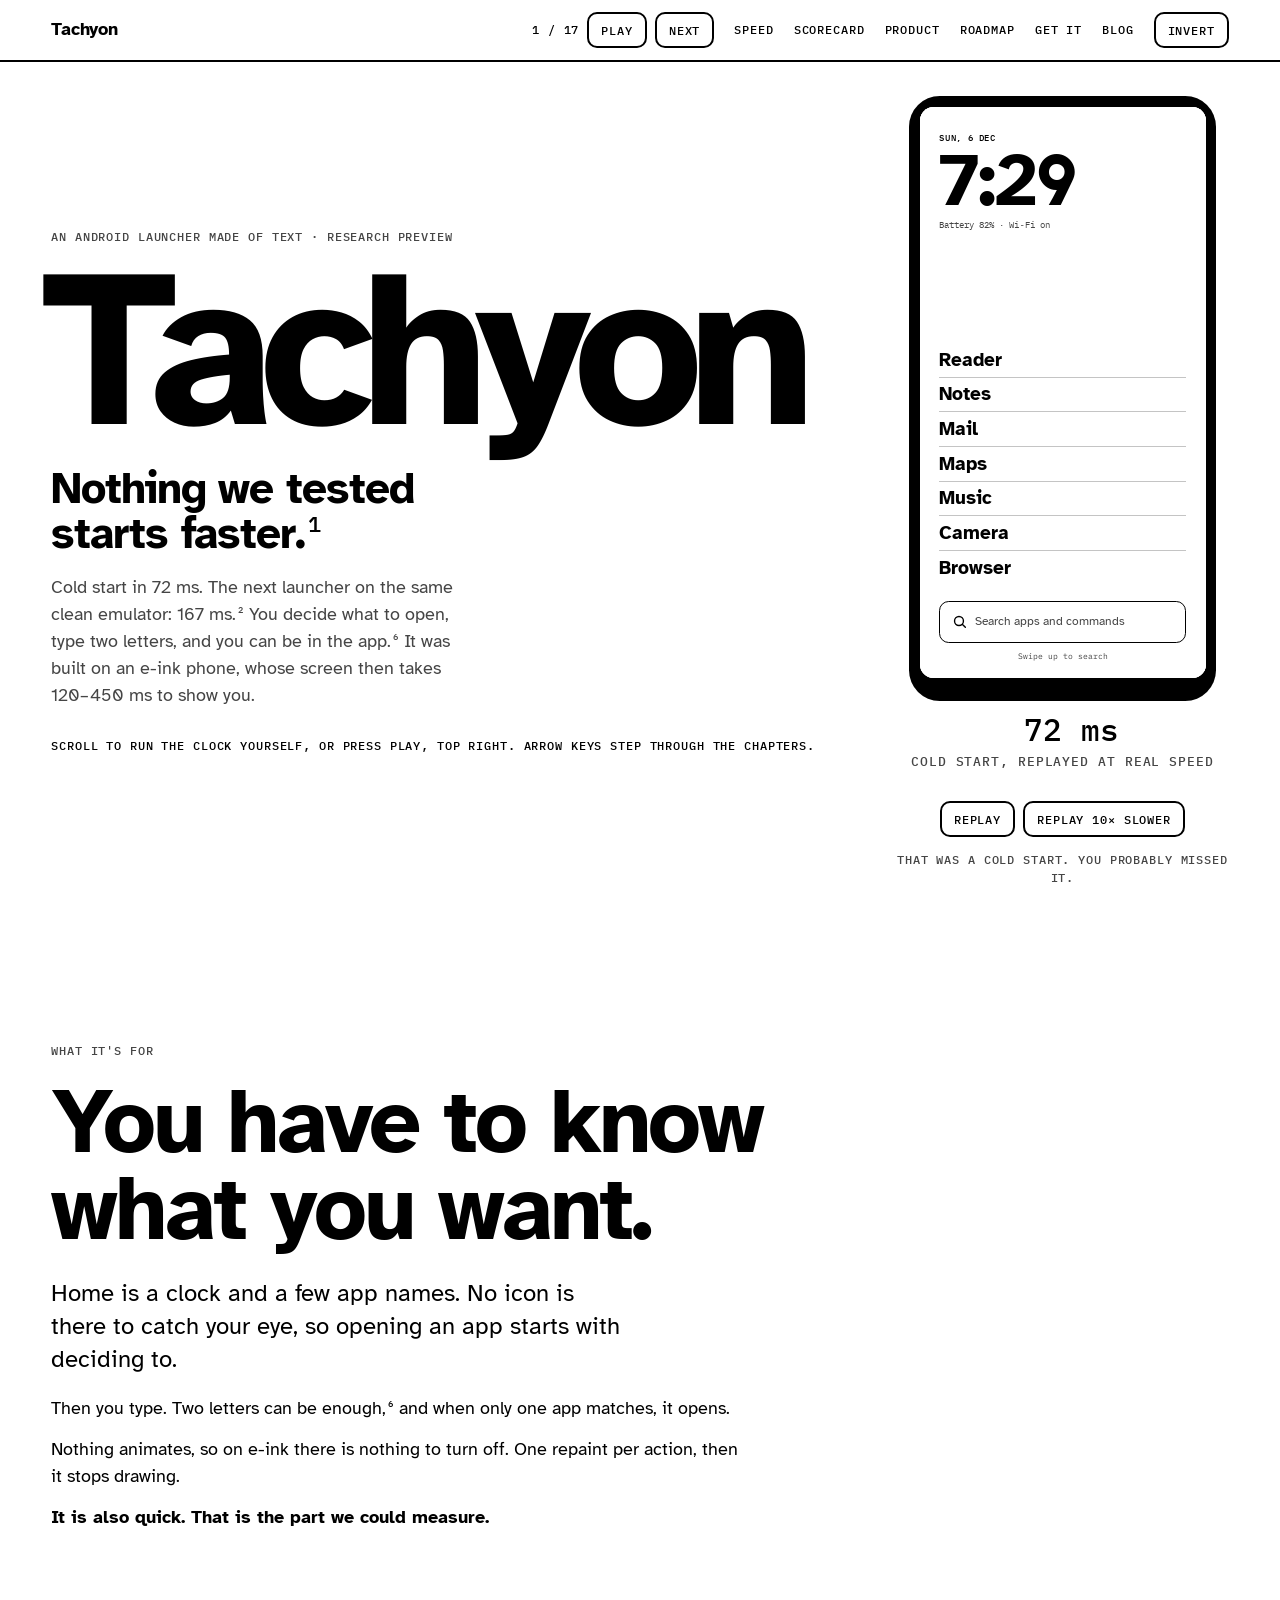
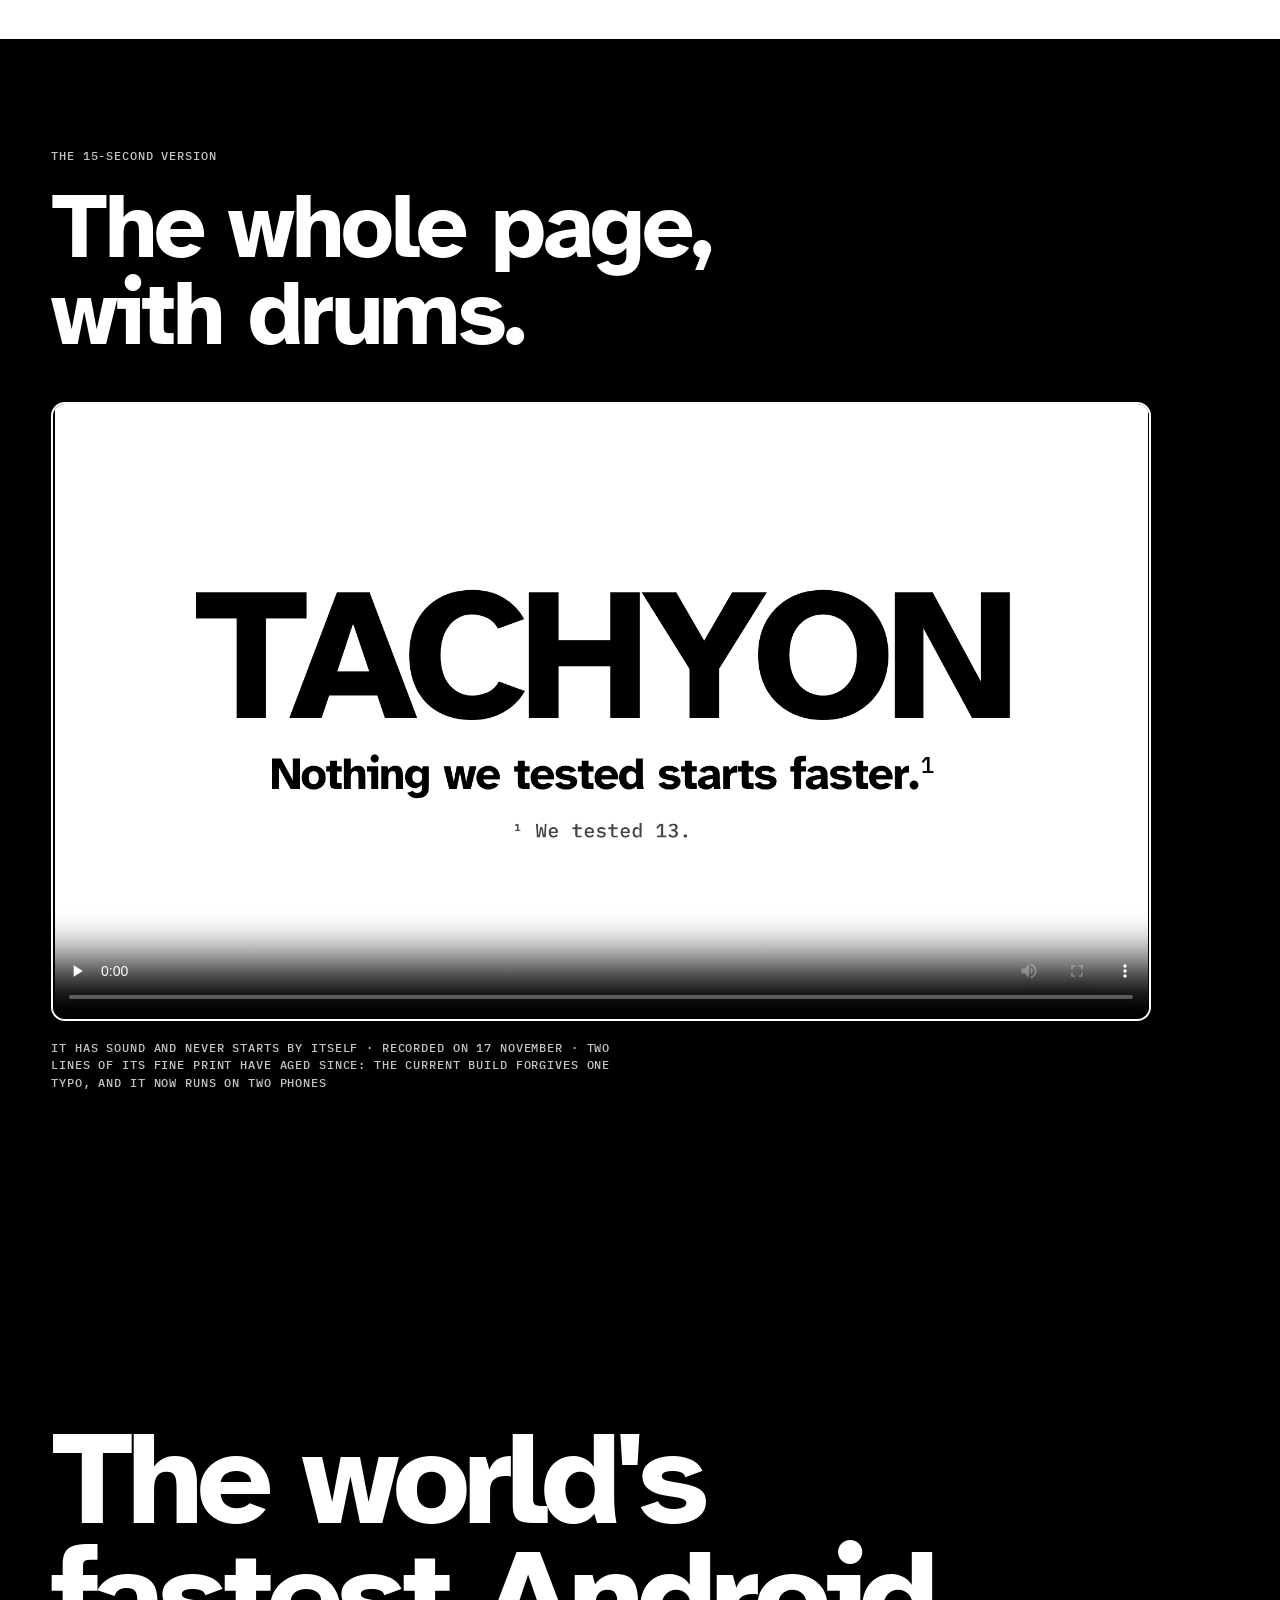
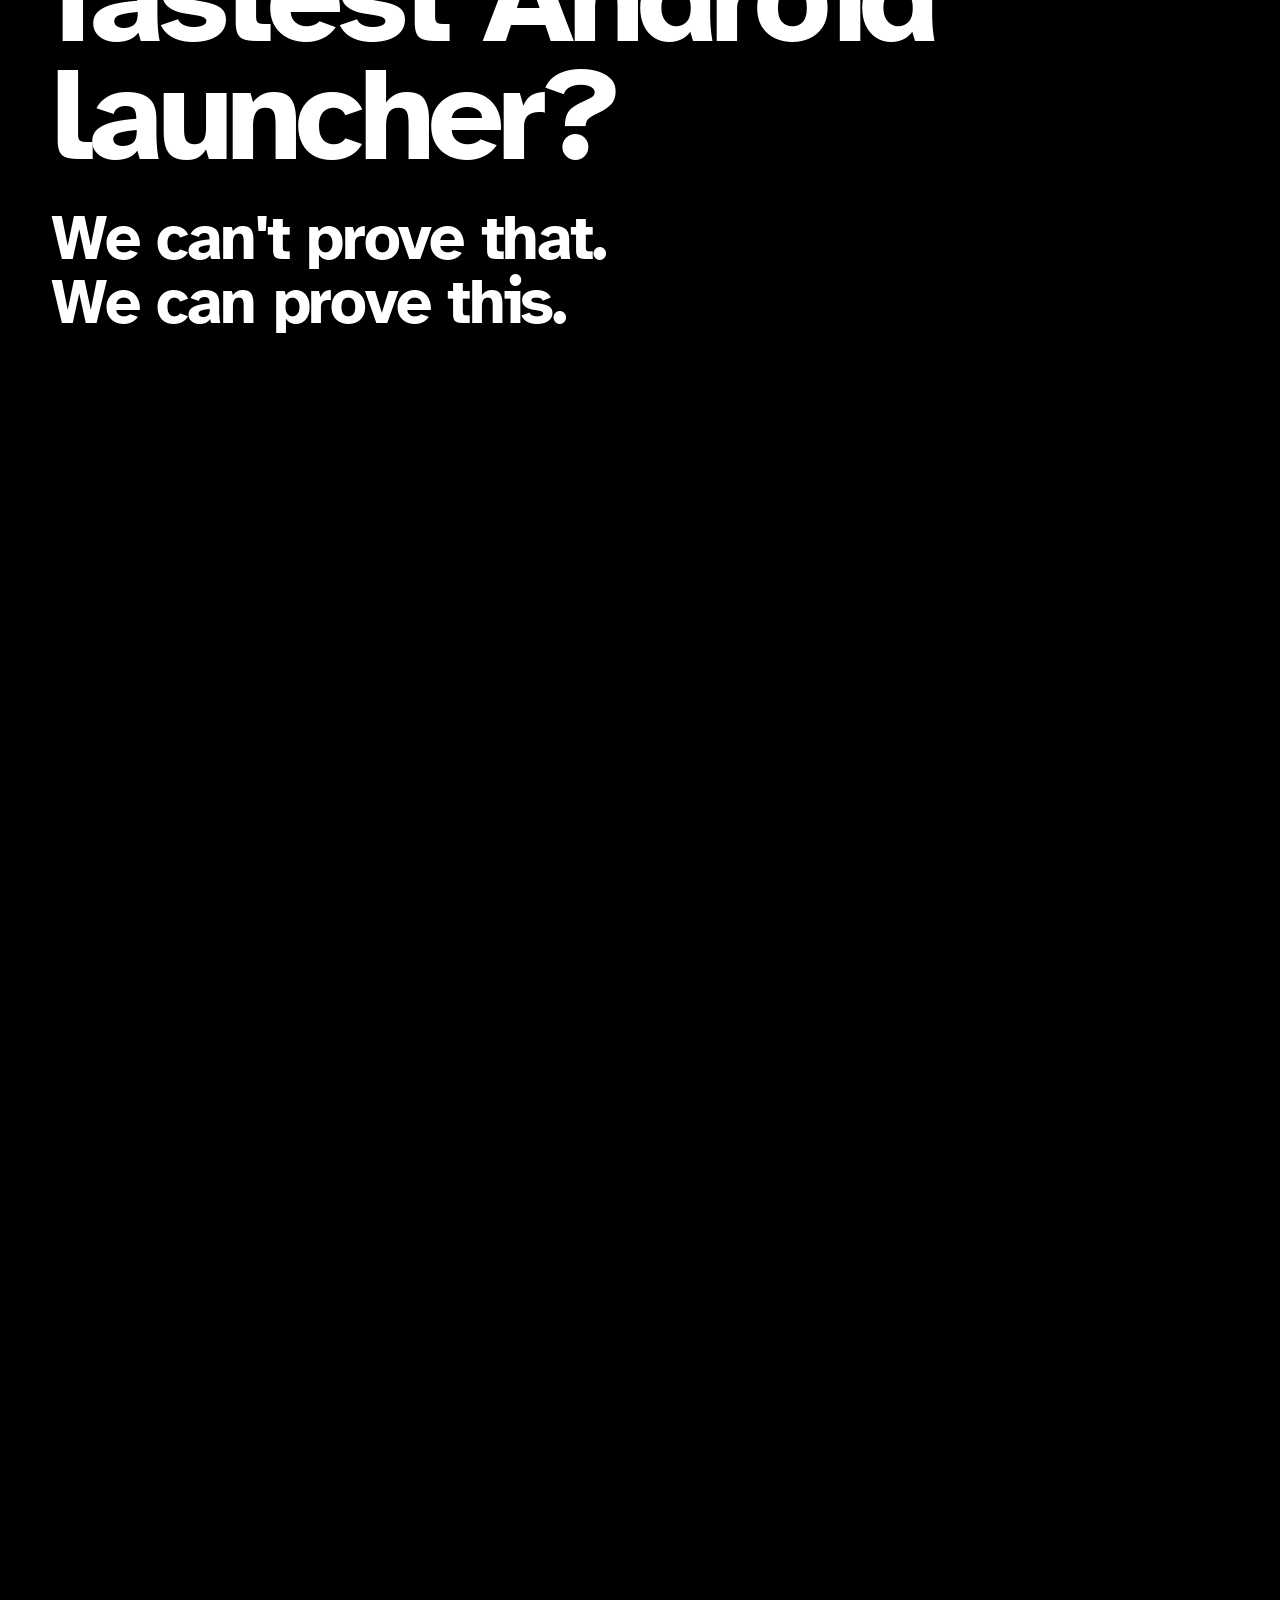
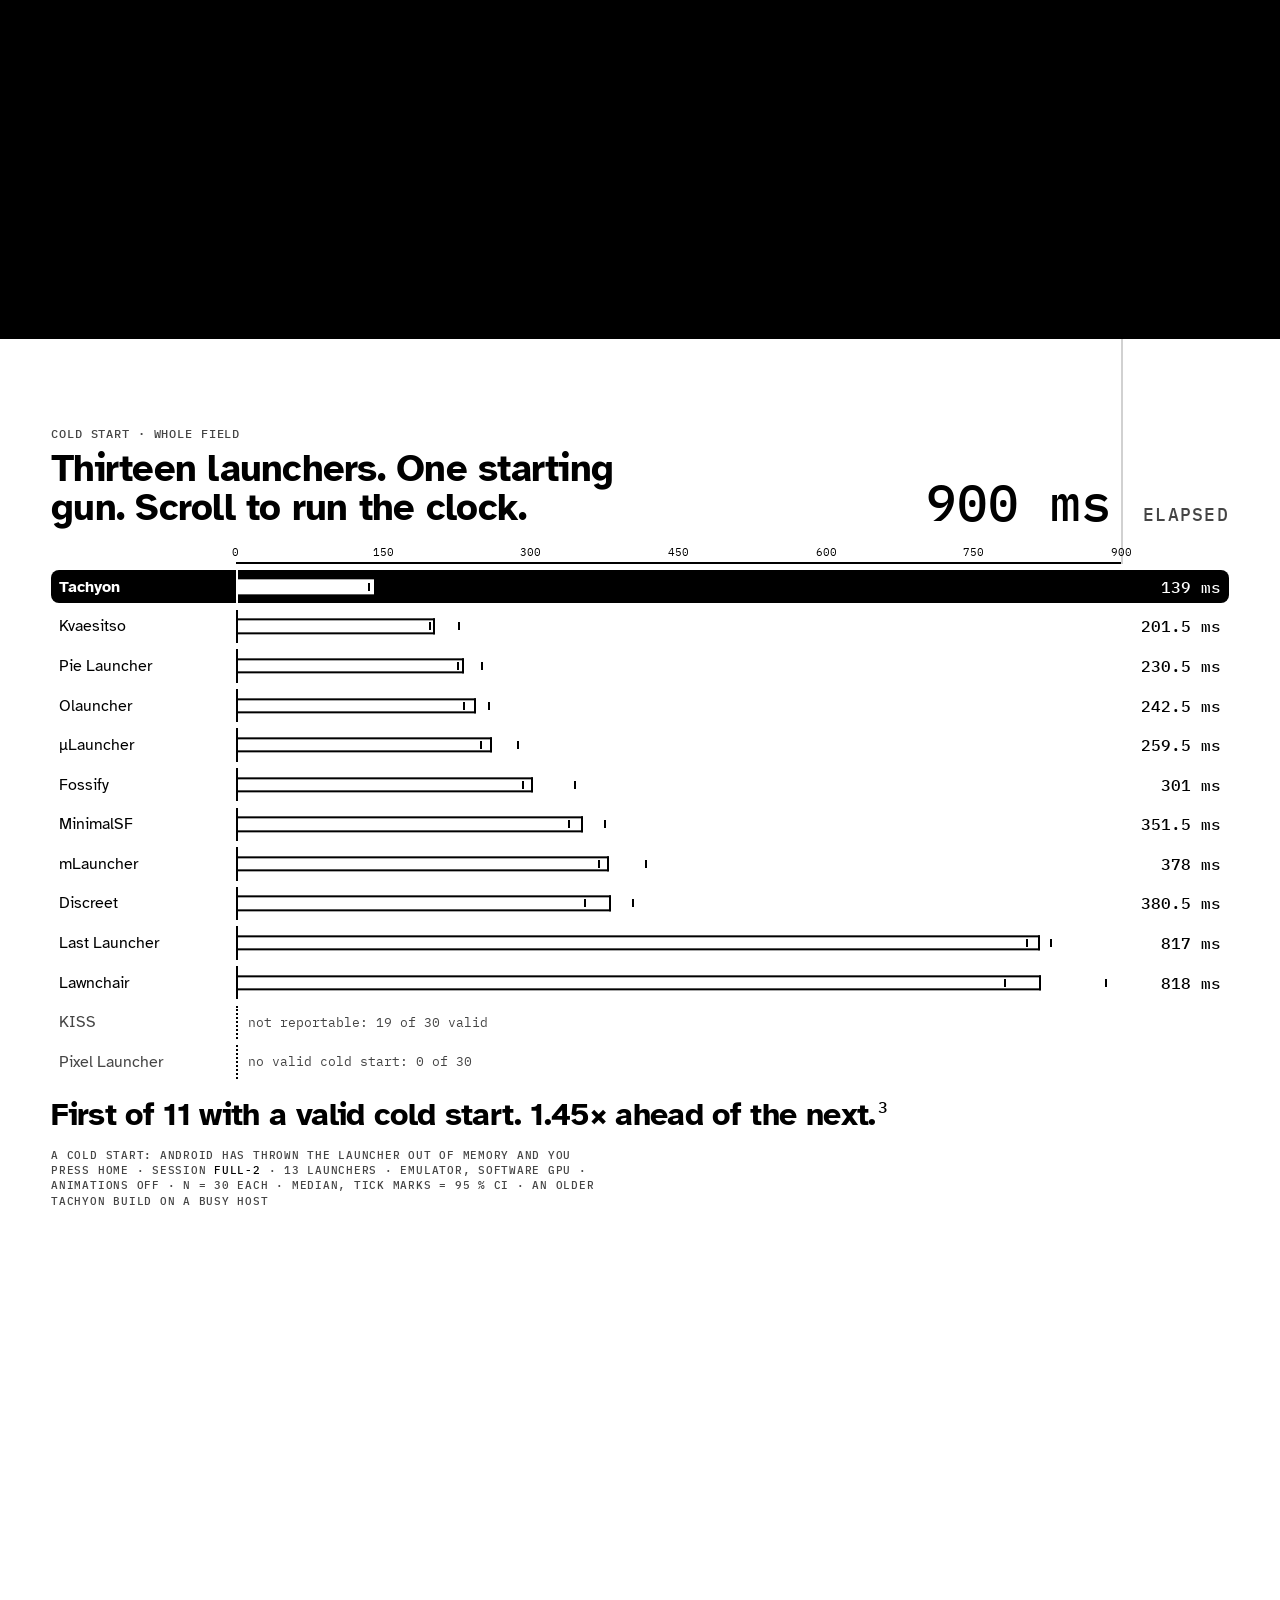
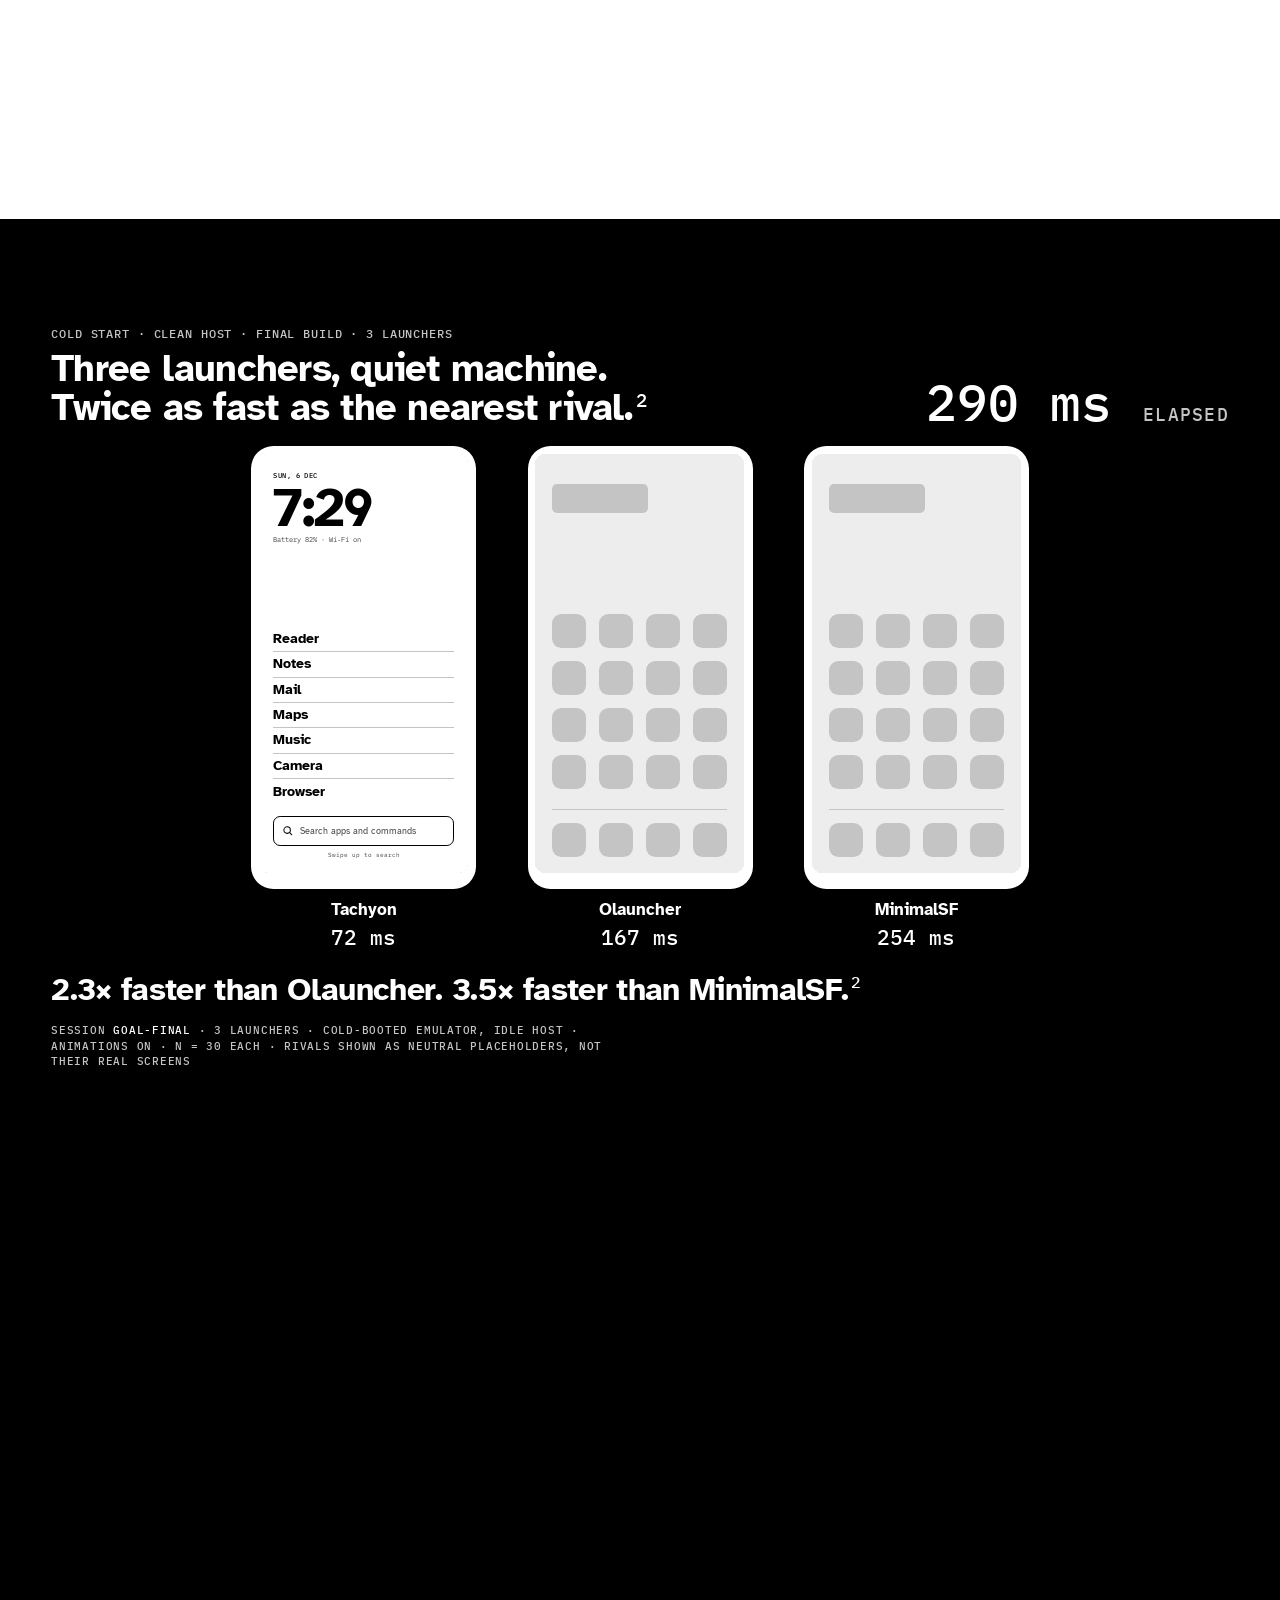
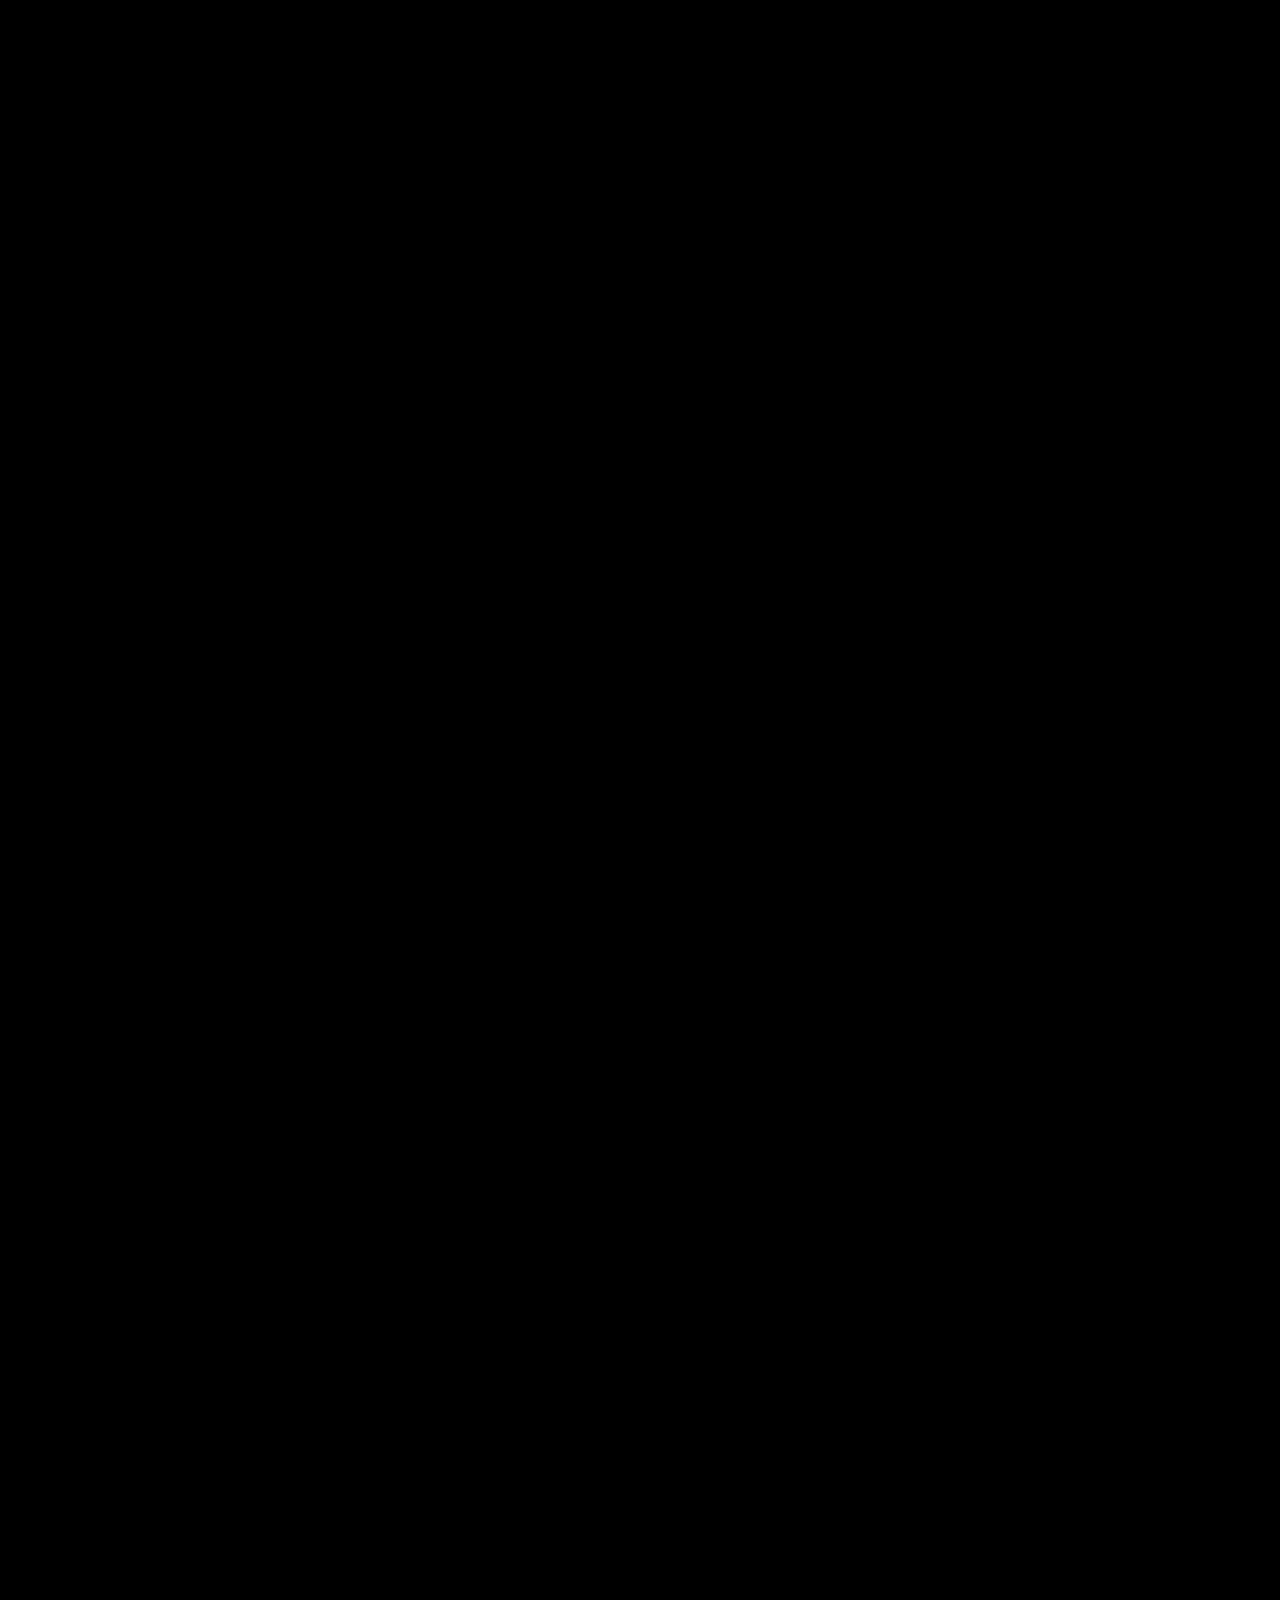
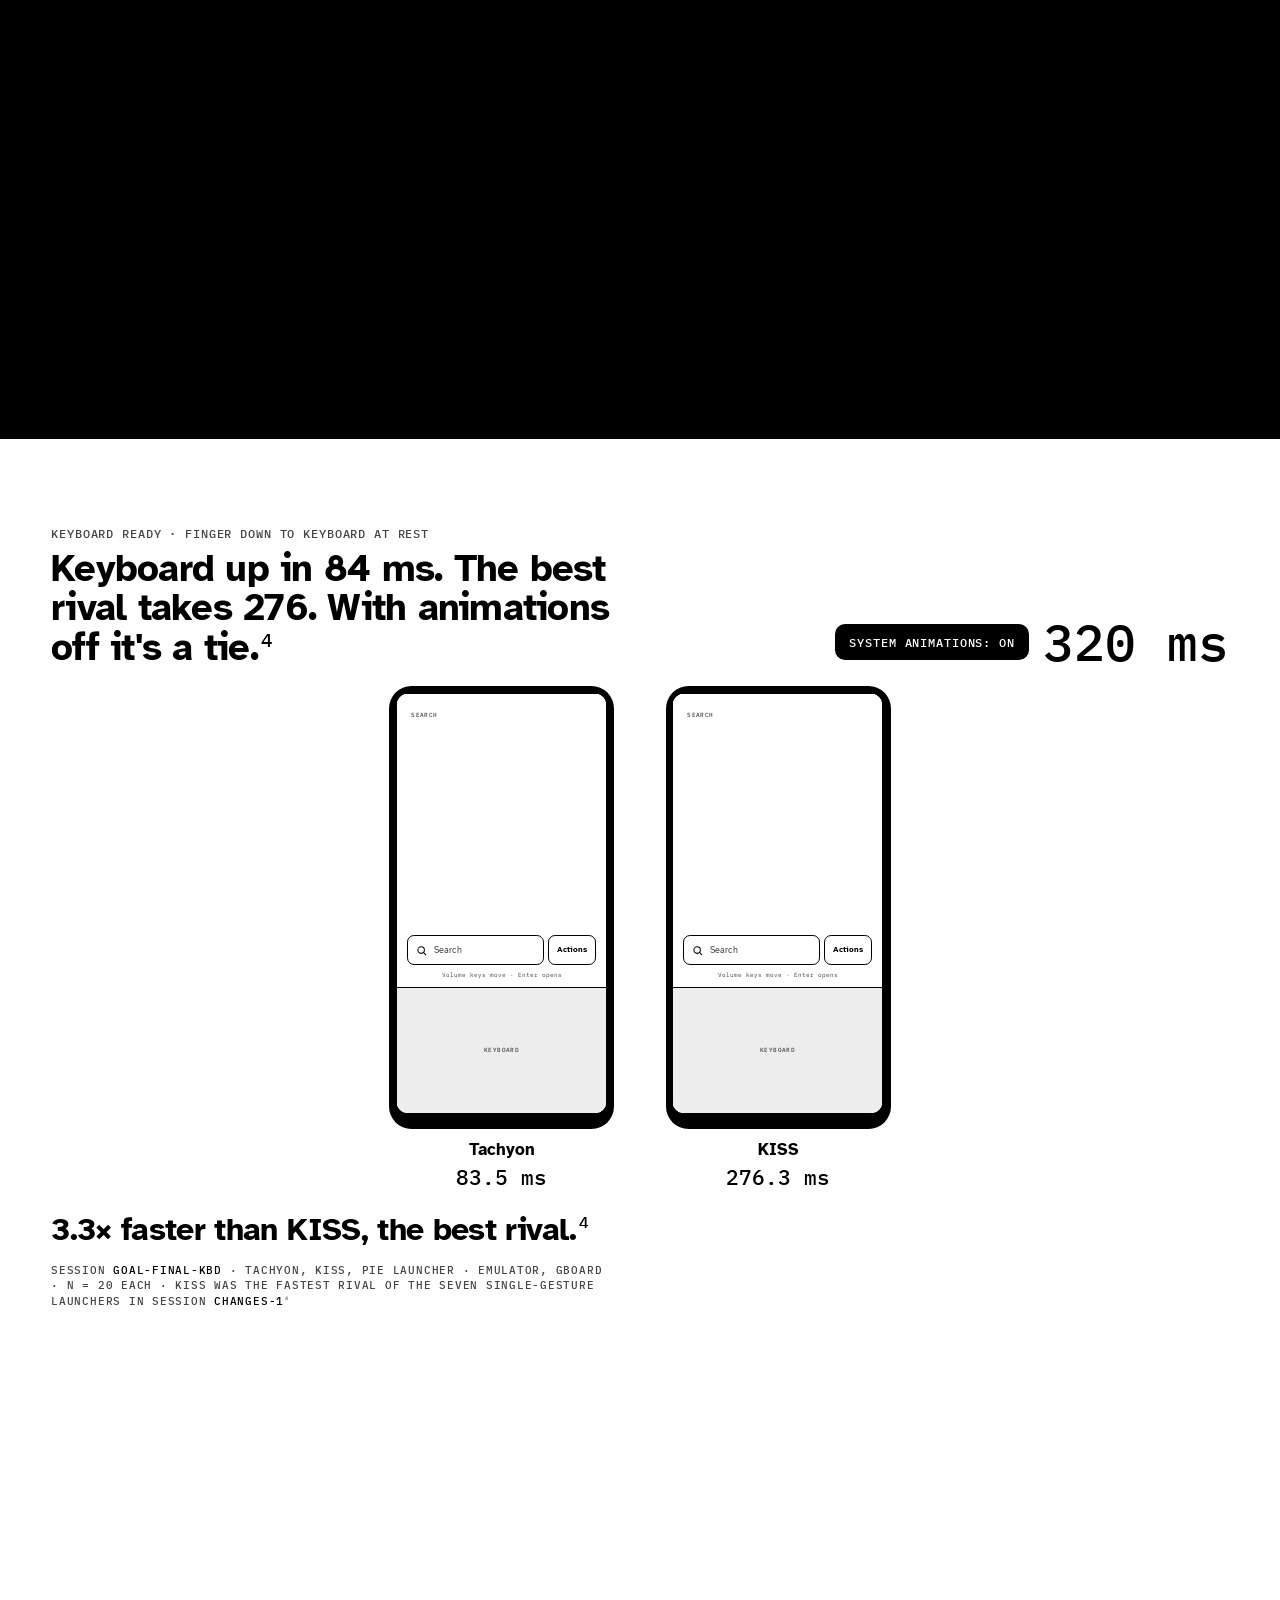
==== index.html @ 571a3ea9 "Publish the Tachyon site and research preview Co-Authored-By: Claude Fable 5.2 <noreply@anthropic.co" ====
<!doctype html>
<html lang="en">
<head>
<meta charset="utf-8">
<meta name="viewport" content="width=device-width,initial-scale=1">
<title>Tachyon: nothing we tested starts faster</title>
<meta name="description" content="Tachyon is a text-only Android launcher, out now as a research preview. Cold start in 72 ms on our benchmark emulator. Every number on this page comes with its conditions.">
<link rel="stylesheet" href="site.css">
<link rel="icon" href="data:image/svg+xml,%3Csvg xmlns='http://www.w3.org/2000/svg' viewBox='0 0 16 16'%3E%3Crect width='16' height='16' rx='3'/%3E%3Cpath d='M4 4h8v2H9v6H7V6H4z' fill='%23fff'/%3E%3C/svg%3E">
</head>
<body>
<a class="skip" href="#main">Skip to content</a>

<nav class="top" aria-label="Site">
  <a class="wm" href="#top">Tachyon</a>
  <div class="player" id="player" role="group" aria-label="Autoplay" hidden>
    <span class="mono" id="plLabel">1 / 13</span>
    <button class="btn sm" id="plPlay" type="button" aria-pressed="false">Play</button>
    <button class="btn sm" id="plNext" type="button">Next</button>
    <i id="plBar" aria-hidden="true"></i>
  </div>
  <a class="mono hide-s" href="#speed">Speed</a>
  <a class="mono hide-s" href="#score">Scorecard</a>
  <a class="mono hide-s" href="#product">Product</a>
  <a class="mono hide-s" href="#roadmap">Roadmap</a>
  <a class="mono hide-s" href="#get">Get it</a>
  <a class="mono" href="blog.html">Blog</a>
  <button class="btn sm" id="invert" type="button" aria-pressed="false">Invert</button>
</nav>

<main id="main">

<!-- 1. HERO -->
<header class="hero" id="top">
  <div>
    <p class="mono">An Android launcher made of text · research preview</p>
    <h1>Tachyon</h1>
    <p class="lede">Nothing we tested starts faster.<sup><a href="#fn1" id="r1">1</a></sup></p>
    <p class="sub">Cold start in 72 ms. The next launcher on the same clean emulator: 167 ms.<sup><a href="#fn2">2</a></sup> You decide what to open, type two letters, and you can be in the app.<sup><a href="#fn6">6</a></sup> It was built on an e-ink phone, whose screen then takes 120–450 ms to show you.</p>
    <p class="mono cue">Scroll to run the clock yourself, or press Play, top right. Arrow keys step through the chapters.</p>
  </div>
  <div class="hero-demo">
    <div class="device"><div class="phone" id="heroPhone"><div class="layer" data-l="blank"></div></div></div>
    <p class="clock" aria-hidden="true"><span id="heroMs">0</span> ms<small id="heroNote">cold start, replayed at real speed</small></p>
    <p class="vh">Cold start: 72 milliseconds, median of 30 runs on an emulator.</p>
    <div class="rowbtn">
      <button class="btn sm" type="button" data-replay="1">Replay</button>
      <button class="btn sm" type="button" data-replay="10">Replay 10× slower</button>
    </div>
    <p class="mono">That was a cold start. You probably missed it.</p>
  </div>
</header>

<!-- 1b. WHAT IT'S FOR -->
<section id="for">
  <div class="wrap">
    <p class="mono kicker">What it's for</p>
    <h2 class="h2">You have to know what you want.</h2>
    <p class="lede">Home is a clock and a few app names. No icon is there to catch your eye, so opening an app starts with deciding to.</p>
    <p class="body">Then you type. Two letters can be enough,<sup><a href="#fn6">6</a></sup> and when only one app matches, it opens.</p>
    <p class="body">Nothing animates, so on e-ink there is nothing to turn off. One repaint per action, then it stops drawing.</p>
    <p class="body"><b>It is also quick. That is the part we could measure.</b></p>
  </div>
</section>

<!-- 1c. THE VIDEO -->
<section class="inv-sec" id="video">
  <div class="wrap">
    <p class="mono kicker">The 15-second version</p>
    <h2 class="h2">The whole page, with drums.</h2>
    <video class="vid" controls playsinline preload="none" poster="video/tachyon-poster.png" width="1920" height="1080">
      <source src="video/tachyon-launch.mp4" type="video/mp4">
      <a href="video/tachyon-launch.mp4">Download the video (MP4, 2 MB)</a>
    </video>
    <p class="mono meta">It has sound and never starts by itself · recorded on 17 November · two lines of its fine print have aged since: the current build forgives one typo, and it now runs on two phones</p>
  </div>
</section>

<!-- 2. THE QUESTION -->
<section class="pin q" data-stage="question" style="--len:260">
  <div class="sticky">
    <p class="line"><span>The</span> <span>world's</span> <span>fastest</span> <span>Android</span> <span>launcher?</span></p>
    <p class="ans" hidden>We can't prove that.<br>We can prove this.</p>
  </div>
</section>

<!-- 3a. THE RACE, WHOLE FIELD -->
<section class="pin" id="speed" data-stage="race" style="--len:520">
  <div class="sticky">
    <div class="stagehead">
      <div>
        <p class="mono kicker">Cold start · whole field</p>
        <h2 class="h3">Thirteen launchers. One starting gun. Scroll to run the clock.</h2>
      </div>
      <p class="tclock" aria-hidden="true"><span id="raceT">0</span> ms <small>elapsed</small></p>
    </div>
    <div class="ruler" aria-hidden="true"><span></span><div class="tk" id="raceRuler"></div><span></span></div>
    <div class="lanes" id="raceLanes" role="img" aria-label="Cold start medians, animations off: Tachyon 139 ms, Kvaesitso 201.5, Pie Launcher 230.5, Olauncher 242.5, µLauncher 259.5, Fossify 301, MinimalSF 351.5, mLauncher 378, Discreet 380.5, Last Launcher 817, Lawnchair 818. KISS and Pixel Launcher have no valid cold start in this session."></div>
    <p class="verdict" id="raceV" hidden>First of 11 with a valid cold start. 1.45× ahead of the next.<sup><a href="#fn3">3</a></sup></p>
    <p class="mono meta">A cold start: Android has thrown the launcher out of memory and you press Home · Session <b>full-2</b> · 13 launchers · emulator, software GPU · animations off · n = 30 each · median, tick marks = 95 % CI · an older Tachyon build on a busy host</p>
  </div>
</section>

<!-- 3b. THE RACE, CLEAN HOST -->
<section class="pin inv-sec" data-stage="duel" style="--len:380">
  <div class="sticky">
    <div class="stagehead">
      <div>
        <p class="mono kicker">Cold start · clean host · final build · 3 launchers</p>
        <h2 class="h3">Three launchers, quiet machine. Twice as fast as the nearest rival.<sup><a href="#fn2">2</a></sup></h2>
      </div>
      <p class="tclock" aria-hidden="true"><span id="duelT">0</span> ms <small>elapsed</small></p>
    </div>
    <div class="devs" id="duelDevs"></div>
    <p class="verdict" id="duelV" hidden>2.3× faster than Olauncher. 3.5× faster than MinimalSF.<sup><a href="#fn2">2</a></sup></p>
    <p class="mono meta">Session <b>goal-final</b> · 3 launchers · cold-booted emulator, idle host · animations on · n = 30 each · rivals shown as neutral placeholders, not their real screens</p>
  </div>
</section>

<!-- 4. KEYBOARD -->
<section class="pin" data-stage="kbd" style="--len:380">
  <div class="sticky">
    <div class="stagehead">
      <div>
        <p class="mono kicker">Keyboard ready · finger down to keyboard at rest</p>
        <h2 class="h3">Keyboard up in 84 ms. The best rival takes 276. With animations off it's a tie.<sup><a href="#fn4">4</a></sup></h2>
      </div>
      <div style="display:flex;gap:14px;align-items:center;flex-wrap:wrap">
        <button class="btn sm" id="kbdToggle" type="button" aria-pressed="true">System animations: on</button>
        <p class="tclock" aria-hidden="true"><span id="kbdT">0</span> ms</p>
      </div>
    </div>
    <div class="devs" id="kbdDevs"></div>
    <p class="verdict" id="kbdV" hidden></p>
    <p class="mono meta">Session <b>goal-final-kbd</b> · Tachyon, KISS, Pie Launcher · emulator, Gboard · n = 20 each · KISS was the fastest rival of the seven single-gesture launchers in session <b>changes-1</b><sup><a href="#fn4">4</a></sup></p>
  </div>
</section>

<!-- 5. MEMORY -->
<section class="pin inv-sec" data-stage="mem" style="--len:420">
  <div class="sticky">
    <div class="stagehead">
      <div>
        <p class="mono kicker">Idle memory · one square = 1 MB</p>
        <h2 class="h3">14 MB at rest. The next-lightest launcher uses 2.4× more.<sup><a href="#fn5">5</a></sup></h2>
      </div>
    </div>
    <div class="mem" id="memGrid" role="img" aria-label="Idle memory in megabytes: Tachyon 14.3, Pie Launcher 35.0, Olauncher 35.8, MinimalSF 38.4, mLauncher 40.9, Discreet 43.2, µLauncher 45.0, KISS 45.0, Pixel Launcher 54.2, Last Launcher 76.8, Lawnchair 78.6, Kvaesitso 96.7, Fossify 151.6."></div>
    <p class="mono meta">Session <b>full-2</b> · 13 launchers · PSS after 300 s idle on Home · n = 3 each, so read it as a size class, not a decimal<sup><a href="#fn5">5</a></sup></p>
  </div>
</section>

<!-- 6. SEARCH -->
<section id="search">
  <div class="wrap two">
    <div>
      <p class="mono kicker">Search</p>
      <h2 class="h2">Two letters. Three steps. No Enter.<sup><a href="#fn6">6</a></sup></h2>
      <p class="lede">There is no app drawer. Search is the drawer. Type part of a name, or its initials, and the best match sits right above your thumb.</p>
      <ul class="facts">
        <li><b>Type <code>vk</code>, get Viking Kettle.</b> Tachyon was the only launcher of 13 that launched from an acronym without Enter: 3 steps. KISS and Pie Launcher needed 4. Nine never launched it. One opened the wrong app.<sup><a href="#fn6">6</a></sup></li>
        <li><b>Zero wrong launches in six test queries.</b> Three rivals opened something you did not ask for at least once.<sup><a href="#fn6">6</a></sup></li>
        <li><b>It forgives one typo now, and only offers.</b> In the benchmark <code>mqrlin</code> found nothing, and Pie Launcher found Marlin Ferry. Credit where due. The preview build now offers a title one typing mistake away and waits for Enter; it never opens a near miss by itself. The scorecard keeps the loss until that is measured again.</li>
      </ul>
      <p class="mono meta">The demo phone runs in your browser over the benchmark's 158 made-up app names. It imitates the ranking; it is not the app's engine. Try <b>vk</b>, <b>zeni</b>, <b>orre</b>.</p>
    </div>
    <div>
      <div class="device"><div class="phone" id="demoPhone"></div></div>
      <div class="steps" aria-live="polite"><span class="chip" id="demoSteps">0 steps</span><span class="chip" id="demoState">type something</span></div>
    </div>
  </div>
</section>

<!-- 7. SCORECARD -->
<section class="inv-sec" id="score">
  <div class="wrap">
    <p class="mono kicker">The scorecard</p>
    <h2 class="h2">Where it wins. Where it ties. Where it loses.</h2>
    <p class="lede">All of it, because a speed claim you can't check is just a mood.</p>
    <div class="tscroll">
    <table class="score">
      <thead><tr><th scope="col">Metric</th><th scope="col">Tachyon</th><th scope="col">Best rival</th><th scope="col">Result</th><th scope="col">Measured how</th></tr></thead>
      <tbody>
        <tr class="win reveal"><td>Cold start, whole field</td><td class="num">139 ms</td><td class="num">Kvaesitso 201.5 ms</td><td class="st">Win · 1.45×</td><td>full-2, 11 valid of 13, 0x, n=30<small>older build, busy host</small></td></tr>
        <tr class="win reveal"><td>Cold start, clean host</td><td class="num">72 ms</td><td class="num">Olauncher 167 ms</td><td class="st">Win · 2.3×</td><td>goal-final, 3 launchers, 1x, n=30</td></tr>
        <tr class="win reveal"><td>Keyboard ready, animations on</td><td class="num">83.5 ms</td><td class="num">KISS 276.3 ms</td><td class="st">Win · 3.3×</td><td>goal-final-kbd, 3 launchers, 1x, n=20</td></tr>
        <tr class="win reveal"><td>Idle memory</td><td class="num">14.3 MB</td><td class="num">Pie 35.0 MB</td><td class="st">Win · 2.4×</td><td>full-2, 13 launchers, n=3</td></tr>
        <tr class="win reveal"><td>Wrong apps launched from search</td><td class="num">0</td><td class="num">3 rivals: wrong app 20 of 20 times on a query</td><td class="st">Win</td><td>full-2 + changes-1, 6 queries</td></tr>
        <tr class="reveal"><td>Keyboard ready, animations off</td><td class="num">79.3 ms</td><td class="num">KISS 77.2 ms</td><td class="st">Tie</td><td>goal-final-kbd, 0x, n=20</td></tr>
        <tr class="reveal"><td>HOME button, first frame</td><td class="num">19.6 ms</td><td class="num">Olauncher 20.4 ms</td><td class="st">Tie</td><td>goal-final, 1x, n=30<small>n=200 run: not separable within about ±3 ms</small></td></tr>
        <tr class="reveal"><td>HOME button, settled</td><td class="num">263.6 ms</td><td class="num">Olauncher 264.2 ms</td><td class="st">Tie</td><td>goal-final, 1x, n=30</td></tr>
        <tr class="reveal"><td>Warm start</td><td class="num">24 ms</td><td class="num">MinimalSF 22 ms</td><td class="st">Tie</td><td>goal-final, 1x, n=30</td></tr>
        <tr class="reveal"><td>Hot start</td><td class="num">17 ms</td><td class="num">Olauncher 15 ms</td><td class="st">Behind · 2 ms</td><td>goal-final, 1x, n=30<small>the 95 % interval of the difference excludes zero</small></td></tr>
        <tr class="reveal"><td>APK size</td><td class="num">399 KB</td><td class="num">Pie 337 KB</td><td class="st">Behind</td><td>file size of the preview build</td></tr>
        <tr class="reveal"><td>One-typo query</td><td class="num">not found</td><td class="num">Pie finds it</td><td class="st">Behind</td><td>changes-1, 20 of 20<small>the preview build offers near misses; not measured again</small></td></tr>
        <tr class="reveal"><td>On a real phone</td><td class="num">measuring</td><td class="num">–</td><td class="st">Unknown</td><td>the launcher keeps a perf log on the device</td></tr>
      </tbody>
    </table>
    </div>
    <p class="mono meta">0x / 1x = system animation scale off / on. Cold = the app was not in memory. Warm = its process was alive but the screen was rebuilt. Hot = it was already running. Medians. All on one Android 16 emulator (x86_64, 4 vCPU, software GPU). Tachyon was measured under its working name, Palma Launcher 0.1.0.</p>
  </div>
</section>

<!-- 8. WHY -->
<section id="why">
  <div class="wrap">
    <p class="mono kicker">Why it's fast</p>
    <h2 class="h2">0.7 ms of a hot start is ours. The rest is Android.</h2>
    <p class="lede">A hot start takes about 17 ms. Half of that is waiting for the display to tick. We traced where every millisecond goes, then stopped doing everything that wasn't needed. You will not feel 0.7 ms. We counted it anyway.</p>
    <div class="phase" role="img" aria-label="Where a hot start goes, in milliseconds: Tachyon's own code 0.7, waiting for the display tick 8.4, system window and buffer work about 7.4.">
      <i class="me" style="--f:.3"></i><i class="tick" style="--f:8.4"></i><i style="--f:1.3"></i><i style="--f:1.35"></i><i style="--f:1.96"></i><i class="me" style="--f:.4"></i><i style="--f:.47"></i><i style="--f:.74"></i><i style="--f:1.6"></i>
    </div>
    <div class="legend mono"><span class="me">Tachyon's code · 0.7 ms</span><span class="tick">Waiting for the display tick · 8.4 ms</span><span>Android: window, buffers, bookkeeping · about 7.4 ms</span></div>
    <div class="cards">
      <div class="card"><h3 class="h3">One View</h3><p>Every screen is drawn by a single custom View. No Compose, no AppCompat, no Material.</p></div>
      <div class="card"><h3 class="h3">Zero libraries in search</h3><p>The search core is plain Kotlin with no dependency besides the standard library.</p></div>
      <div class="card"><h3 class="h3">A CPU window</h3><p>Home is drawn straight into a buffer. No GPU context to set up before the first frame.</p></div>
      <div class="card"><h3 class="h3">One repaint</h3><p>A key, a selection move or HOME costs one frame. Launching an app costs none.</p></div>
      <div class="card"><h3 class="h3">Kept only if measured</h3><p>One change at a time, benchmarked, reverted if not faster. A 16-bit window and a retained frame both lost, so both went.</p></div>
      <div class="card"><h3 class="h3">120 budgets</h3><p>The build fails when any of 120 performance budgets is exceeded.</p></div>
    </div>
    <p class="mono meta">Phase medians of 20 traced HOME returns, session <b>home-tail-e0h</b>, emulator.</p>
  </div>
</section>

<!-- 9. FINE PRINT -->
<section class="inv-sec" id="fine">
  <div class="wrap">
    <p class="mono kicker">The fine print, in large print</p>
    <h2 class="h2">This is an emulator. Its GPU is software. That helps us.</h2>
    <p class="lede">Most of the cold-start lead comes from drawing on the CPU, on a machine where everyone else's GPU set-up is unusually slow. Here is the same Tachyon APK drawn three ways.</p>
    <div class="bars" data-chart="renderer" data-max="400" data-unit="ms" data-me="palma"></div>
    <p class="body">Give Tachyon a hardware window and it still starts 13.5 ms ahead of Olauncher. Make it draw everything through the software GPU and it is 215 ms behind. On a phone with a real GPU the gap will be smaller, by an amount this benchmark cannot tell.<sup><a href="#fn7">7</a></sup></p>
    <div class="slot">
      <p class="mono">Real device</p>
      <h3 class="h3" style="margin-top:6px">Measuring.</h3>
      <p class="body">Tachyon was built on and for a Boox Palma 2 Pro, an e-ink phone, and that is the only place it runs every day. Emulator milliseconds are not phone milliseconds: on e-ink the panel's own refresh, 120–450 ms, comes on top of everything. It now keeps a performance log on the device. When there are enough rows, the numbers land here: Tachyon only, daily use, never mixed into an emulator chart.</p>
      <p class="body">The first rows, from one day on the phone (17 November, animations off): a search query takes 0.5 ms (n = 15), a keystroke to its redraw 27.5 ms (n = 12), HOME to the next frame 49.5 ms (n = 5), process start to first draw 157 ms (n = 3). These are the launcher's own timings, before the panel refreshes. Far too few to call anything.</p>
    </div>
  </div>
</section>

<!-- 10. PRODUCT -->
<section class="pin film" id="product" data-stage="film" style="--len:440">
  <div class="sticky">
    <div class="stagehead">
      <div>
        <p class="mono kicker">The product</p>
        <h2 class="h3">Black on white, or white on black. Text only. Made for e-ink.</h2>
      </div>
    </div>
    <div class="strip" id="strip">
      <figure><div class="device"><div class="phone" data-screen="home"></div></div><figcaption><b>Home</b><span>A clock and your pins: apps, or one action inside an app. Nothing to look at, on purpose.</span></figcaption></figure>
      <figure><div class="device"><div class="phone" data-screen="search"></div></div><figcaption><b>Search</b><span>Apps, shortcuts, settings and commands. Best match at the bottom, by your thumb.</span></figcaption></figure>
      <figure><div class="device"><div class="phone" data-screen="calc"></div></div><figcaption><b>Calculator</b><span>Type the sum. Enter copies the answer.</span></figcaption></figure>
      <figure><div class="device"><div class="phone" data-screen="actions"></div></div><figcaption><b>Actions</b><span>Hold any result: shortcuts, pin to Home, hide, uninstall.</span></figcaption></figure>
      <figure><div class="device"><div class="phone" data-screen="commands"></div></div><figcaption><b>Commands</b><span>Type &gt; to control the device: front light, Wi‑Fi, screen refresh.</span></figcaption></figure>
      <figure><div class="device"><div class="phone" data-screen="modes"></div></div><figcaption><b>Modes</b><span>One tap changes pins, gestures and settings. Evening reading, for instance.</span></figcaption></figure>
      <figure><div class="device"><div class="phone" data-screen="dashboard"></div></div><figcaption><b>Dashboard</b><span>A countdown, three numbers, one thing to remember.</span></figcaption></figure>
      <figure><div class="device"><div class="phone" data-screen="lock"></div></div><figcaption><b>Lock screen</b><span>The dashboard, shown while the phone sleeps.</span></figcaption></figure>
    </div>
    <p class="mono meta" style="padding:0 var(--gut)">Screens are drawn in your browser from the app's design files, with sample content.</p>
  </div>
</section>

<section>
  <div class="wrap">
    <p class="mono kicker">In the wild, as imagined</p>
    <h2 class="h2">A phone that waits for you.</h2>
    <div class="life">
      <figure><img src="img/life-01.jpg" alt="An e-ink phone showing the Tachyon home screen on a café table next to a coffee cup" loading="lazy"><div class="device"><div class="phone" data-screen="home"></div></div><figcaption class="mono">Morning · image slot 01</figcaption></figure>
      <figure><img src="img/life-02.jpg" alt="A hand holding an e-ink phone on a tram, thumb on the Tachyon search bar" loading="lazy"><div class="device"><div class="phone" data-screen="search"></div></div><figcaption class="mono">Commute · image slot 02</figcaption></figure>
      <figure><img src="img/life-03.jpg" alt="An e-ink phone asleep on a bedside table showing the Tachyon lock-screen dashboard" loading="lazy"><div class="device"><div class="phone" data-screen="lock"></div></div><figcaption class="mono">Night · image slot 03</figcaption></figure>
    </div>
    <p class="mono meta">These three photos are generated. The screens in them are real; the café, the tram and the bedside table are not.</p>
  </div>
</section>

<!-- 10b. NEW IN THE PREVIEW -->
<section class="inv-sec" id="new">
  <div class="wrap">
    <p class="mono kicker">New in the research preview</p>
    <h2 class="h2">Someone else installed it.</h2>
    <p class="lede">The first person outside the project put it on a phone with a camera hole in the screen, and sent three requests the same morning. All three are in this build.</p>
    <div class="cards">
      <div class="card"><h3 class="h3">Dark theme</h3><p>White on true black, or follow the phone's setting. Type <code>&gt; theme</code>. The start-up screen changes with it, so nothing flashes white.</p></div>
      <div class="card"><h3 class="h3">Camera cutouts</h3><p>Text now starts below a notch or a punch-hole camera. The phone it was built on has neither, so nobody had noticed.</p></div>
      <div class="card"><h3 class="h3">Pin an action, not just an app</h3><p>"Firefox: New tab", one chat, one channel. Hold a search result and choose Pin to home. Android keeps a pinned shortcut alive after the app stops listing it.</p></div>
    </div>
    <p class="mono meta">Checked on the benchmark emulator with a simulated cutout, and in daily use on two phones. This build has not been through the full benchmark; the numbers above belong to the build before it.</p>
  </div>
</section>

<!-- 10c. ROADMAP -->
<section id="roadmap">
  <div class="wrap">
    <p class="mono kicker">Roadmap</p>
    <h2 class="h2">Open source, and a real release. Soon.</h2>
    <p class="lede">Two promises: the code will be open, and so will the benchmark that produced every number on this page. The rest is a plan, in the order we mean to do it.</p>
    <ol class="road">
      <li><p class="mono">Now</p><div><h3 class="h3">Research preview</h3><p>The build on this page. It works every day on two phones, and it still assumes it is on the author's.</p></div></li>
      <li><p class="mono">Next</p><div><h3 class="h3">Ready for a stranger's phone</h3><p>A first run that does not start with someone else's pinned apps. A permanent package name. Android versions older than 15. Numbers from real phones, next to the emulator's.</p></div></li>
      <li><p class="mono">Then</p><div><h3 class="h3">Open source and a public beta</h3><p>The launcher's code and the benchmark harness in public, with builds you can follow from the repository. App stores after that.</p></div></li>
      <li><p class="mono">After</p><div><h3 class="h3">A config you can hack</h3><p>Everything already lives in one JSON file: pins, gestures, keywords, modes and your own actions. Next come a published schema, importing a config from a link, and packs of ready-made actions to share. No plug-in may ever cost a frame.</p></div></li>
      <li><p class="mono">Also</p><div><h3 class="h3">Tachyon for iPhone</h3><p>iOS does not let an app be the home screen. So the iPhone version is the search alone: one press of the Action Button, two letters, and you are in the app. A first build exists. The video is a design preview.</p></div></li>
    </ol>
    <video class="vid tall" controls playsinline preload="none" poster="video/tachyon-ios-poster.jpg" width="1080" height="1920">
      <source src="video/tachyon-ios-features.mp4" type="video/mp4">
      <a href="video/tachyon-ios-features.mp4">Download the iPhone design preview (MP4, 2 MB)</a>
    </video>
    <p class="mono meta">iPhone design preview · 34 seconds, with sound · drawn from the design, not filmed on a phone · no dates on this roadmap, on purpose</p>
  </div>
</section>

</main>

<!-- 11. FOOTER -->
<footer class="foot inv-sec sec" id="get">
  <div class="wrap">
    <p class="mono kicker">Get it</p>
    <h2 class="h2">Tachyon, research preview</h2>
    <p class="lede">A 399 KB APK for Android 15 or later. It is free. It is debug-signed and in no store, so your phone will warn you before installing it. To go back, pick your old home app in Settings. No account, no ads, no subscription, no tracking; it asks for network access for one thing, webhooks you set up yourself. It runs on two phones so far.</p>
    <p class="body"><b>What "research preview" means.</b> It was built for one person and one phone, and it shows. Home starts with the author's seven pinned apps; hold one to unpin it. The package name will change before the real release, so you will install it once more then and set it up again. Things will break. Tell us which.</p>
    <p class="body"><b>What comes after.</b> It will be open source, and properly released. <a href="#roadmap">The roadmap</a> has the order.</p>
    <p class="body"><b>On a Boox.</b> Switch off "Freeze new apps" in the Boox settings before installing, or Boox disables it on arrival. After that ours has stayed the home app. Notes and the reader are not separate apps on a Boox, so they do not appear in search; the stock Boox home does.</p>
    <div class="cta">
      <a class="btn solid" href="download/tachyon-research-preview.apk" download>Download the research preview · 399 KB</a>
      <a class="btn" href="blog.html">Read how it was built</a>
    </div>
    <p class="joke">The effort that went into this page is the joke. The numbers aren't.</p>
    <p class="mono pageperf" id="pagePerf"></p>

    <ol class="fn">
      <li id="fn1">Cold start, first in every session we ran: against 10 rivals with a valid cold start in <code>full-2</code>, and against Olauncher and MinimalSF in <code>renderer-starts</code> and <code>goal-final</code>. 13 launchers were tested; Pixel Launcher could not be cold-started on the image and KISS's cell was not reportable (19 of 30 valid). <a href="#r1">Back</a></li>
      <li id="fn2">Session <code>goal-final</code>, animations on (1x), median of n = 30, cold-booted emulator on an idle host: Tachyon 72.0 ms [95 % CI 71.0–74.5], Olauncher 167.0 [164.5–173.5], MinimalSF 254.0 [246.5–267.0]. With animations off: 77.5 / 161.5 / 255.5. Only these three launchers were in that session.</li>
      <li id="fn3">Session <code>full-2</code>, animations off (0x), n = 30: Tachyon 139.0 ms [133.0–145.5], Kvaesitso 201.5 [195.0–227.0], Pie Launcher 230.5, Olauncher 242.5. An older Tachyon build; host load average had a median of 7.2.</li>
      <li id="fn4">Session <code>goal-final-kbd</code>, n = 20. Animations on: Tachyon 83.5 ms [78.6–86.7], KISS 276.3 [273.0–280.4], Pie Launcher 325.4. Animations off: Tachyon 79.3 [76.0–81.0], KISS 77.2 [75.1–80.2], a tie. Gboard on the emulator. The instant keyboard is an LCD feature; on e-ink the launcher leaves the keyboard alone.</li>
      <li id="fn5">Session <code>full-2</code>: PSS from <code>dumpsys meminfo</code> after 300 s idle on Home, median of 3. Tachyon 14,326 kB, Pie Launcher 34,991 kB, Fossify 151,618 kB (its three samples ranged from 110 to 199 MB).</li>
      <li id="fn6">Sessions <code>full-2</code> (queries q1–q3, n = 10–20 per scale) and <code>changes-1</code> (q1, q4–q6, n = 20 per scale), 13 launchers, 158 generated stub apps. Wrong launches: MinimalSF on <code>orre</code>, KISS on <code>mqrlin</code>, Kvaesitso on <code>vk</code> and <code>mqrlin</code>, each 20 of 20; for KISS and Kvaesitso it was the scripted Enter running a web-search row.</li>
      <li id="fn7">Session <code>renderer-starts</code>, 0x, n = 30, renderer verified on every row: CPU window 72.0 ms, hardware window with a software layer 140.0, full GPU drawing 368.5, Olauncher 153.5.</li>
      <li>Method: every launcher was installed from its published APK (hash and signer checked), set as the real HOME app, warmed up with the same journeys and compiled <code>speed-profile</code>. Timing comes from system trace points and <code>am start -W</code>; rounds are interleaved; nothing is dropped. Tachyon's provenance is the weakest in the table: a local debug-signed build. The download is a later build than the ones in the charts (version 0.1.0, built 20 November 2026). The long version is in the <a href="blog.html">blog post</a>.</li>
      <li>Other launchers are named to make the numbers checkable. They are good software; several do far more than Tachyon does. Versions tested are listed in the blog post.</li>
      <li>Fonts: Atkinson Hyperlegible and IBM Plex Mono, SIL Open Font License (<a href="fonts/LICENSE-atkinson-hyperlegible.txt">licence</a>, <a href="fonts/LICENSE-ibm-plex-mono.txt">licence</a>).</li>
    </ol>
  </div>
</footer>

<noscript><p style="padding:24px">The charts on this page are drawn by a small script. The scorecard and footnotes above hold every number without it.</p></noscript>
<script src="data.js"></script>
<script src="screens.js"></script>
<script src="site.js"></script>
</body>
</html>
---- site.css ----
/* Tachyon site. Tokens from launcher/design-handoff/design/tokens.json. Two colours, no gradients, no shadows. */
@font-face{font-family:"Atkinson Hyperlegible";font-weight:400;font-display:swap;src:url(fonts/atkinson-hyperlegible-latin-400-normal.woff2) format("woff2")}
@font-face{font-family:"Atkinson Hyperlegible";font-weight:700;font-display:swap;src:url(fonts/atkinson-hyperlegible-latin-700-normal.woff2) format("woff2")}
@font-face{font-family:"IBM Plex Mono";font-weight:400;font-display:swap;src:url(fonts/ibm-plex-mono-latin-400-normal.woff2) format("woff2")}
@font-face{font-family:"IBM Plex Mono";font-weight:500;font-display:swap;src:url(fonts/ibm-plex-mono-latin-500-normal.woff2) format("woff2")}

:root{--paper:#fff;--ink:#000;--sec:#454545;--div:#c4c4c4;--soft:#ededed;
  --sans:"Atkinson Hyperlegible",system-ui,sans-serif;--mono:"IBM Plex Mono",ui-monospace,monospace;
  --gut:clamp(16px,4vw,56px);--ease:cubic-bezier(.2,.8,.2,1)}
html.inv{--paper:#000;--ink:#fff;--sec:#c4c4c4;--div:#454545;--soft:#1c1c1c}
.inv-sec{--paper:#000;--ink:#fff;--sec:#c4c4c4;--div:#454545;--soft:#1c1c1c}
html.inv .inv-sec{--paper:#fff;--ink:#000;--sec:#454545;--div:#c4c4c4;--soft:#ededed}

*{box-sizing:border-box}
html{-webkit-text-size-adjust:100%;scroll-behavior:auto}
body{margin:0;background:var(--paper);color:var(--ink);font:400 1.125rem/1.5 var(--sans);overflow-x:clip}
h1,h2,h3,p,figure,ol,ul{margin:0}
a{color:inherit;text-underline-offset:.18em}
sup{font:500 .5em var(--mono);vertical-align:super;line-height:0}
sup a{text-decoration:none;padding:0 .15em}
:focus-visible{outline:3px solid var(--ink);outline-offset:3px}
.skip{position:absolute;left:-999px}.skip:focus{left:8px;top:8px;background:var(--ink);color:var(--paper);padding:8px 12px;z-index:99}
.vh{position:absolute;width:1px;height:1px;overflow:hidden;clip-path:inset(50%)}

.mono{font:500 .78rem/1.4 var(--mono);letter-spacing:.07em;text-transform:uppercase;color:var(--sec)}
.mono b{color:var(--ink);font-weight:500}
.num{font-family:var(--mono);font-variant-numeric:tabular-nums}

/* top bar */
.top{position:fixed;inset:0 0 auto;z-index:20;display:flex;align-items:center;gap:20px;padding:12px var(--gut);background:var(--paper);border-bottom:2px solid var(--ink)}
.top .wm{font-weight:700;font-size:1.15rem;text-decoration:none;letter-spacing:-.01em;margin-right:auto}
.top a.mono{text-decoration:none;color:var(--ink)}
.top a.mono:hover{text-decoration:underline}
.btn{font:700 1rem var(--sans);color:var(--ink);background:var(--paper);border:2px solid var(--ink);border-radius:14px;min-height:44px;padding:8px 16px;cursor:pointer;text-decoration:none;display:inline-flex;align-items:center;gap:8px}
.btn:hover,.btn[aria-pressed=true],.btn.solid{background:var(--ink);color:var(--paper)}
.btn.sm{font:500 .78rem var(--mono);letter-spacing:.07em;text-transform:uppercase;min-height:36px;padding:4px 12px;border-radius:10px}
@media(max-width:640px){.top .hide-s{display:none}}

/* sections */
section,.sec{background:var(--paper);color:var(--ink);position:relative}
.wrap{max-width:1280px;margin:0 auto;padding:clamp(72px,12vh,160px) var(--gut)}
.kicker{margin-bottom:18px}
.h2{font-size:clamp(2.4rem,7.2vw,6.5rem);line-height:.95;letter-spacing:-.035em;font-weight:700;max-width:16ch;text-wrap:balance}
.h3{font-size:clamp(1.5rem,3vw,2.4rem);line-height:1.05;letter-spacing:-.02em;font-weight:700}
.lede{font-size:clamp(1.15rem,1.9vw,1.6rem);line-height:1.35;max-width:36ch;margin-top:24px}
.body{max-width:58ch;margin-top:20px}
.body+.body{margin-top:14px}
.meta{margin-top:18px;max-width:80ch}
.big{font-weight:700;font-size:clamp(5rem,24vw,22rem);line-height:.8;letter-spacing:-.06em}
.unit{font:500 .16em var(--mono);letter-spacing:0;margin-left:.3em}

/* device */
.device{--w:300px;width:var(--w);flex:none;background:var(--ink);padding:calc(var(--w)*.035) calc(var(--w)*.035) calc(var(--w)*.075);border-radius:calc(var(--w)*.1)}
.phone{container-type:inline-size;position:relative;aspect-ratio:1/2;background:#fff;color:#000;border-radius:calc(var(--w)*.045);overflow:hidden;outline:1px solid #c4c4c4;outline-offset:-1px}
.phone>.scr{transition:none}
.phone .layer{position:absolute;inset:0}
.cap{margin-top:14px;text-align:center}

/* screens: 1 unit = 1/412 of the phone width */
.scr{--u:calc(100cqw/412);position:absolute;inset:0;display:flex;flex-direction:column;background:#fff;color:#000;text-align:left;
  font:400 calc(var(--u)*20)/1.2 var(--sans);padding:calc(var(--u)*36) calc(var(--u)*20) calc(var(--u)*24)}
.scr p{margin:0}
.s-home{padding-left:calc(var(--u)*28);padding-right:calc(var(--u)*28)}
.s-nopad,.s-search{padding:0}
.s-grow{flex:1 1 0;min-height:0}
.s-mono,.s-tag{font:500 calc(var(--u)*12)/1.3 var(--mono);letter-spacing:.07em;text-transform:uppercase;color:#454545}
.s-ink{color:#000;font-size:calc(var(--u)*13)}
.s-pad{padding:0 calc(var(--u)*8)}
.s-status{font:400 calc(var(--u)*13)/1.3 var(--mono);color:#454545}
.s-clock{font-size:calc(var(--u)*108);line-height:1;font-weight:700;letter-spacing:-.03em;margin:calc(var(--u)*6) 0}
.s-pin{height:calc(var(--u)*50);display:flex;align-items:center;font-size:calc(var(--u)*27);font-weight:700;border-bottom:1px solid #c4c4c4}
.s-pin:last-child{border:0}
.s-row{height:calc(var(--u)*56);display:flex;align-items:center;justify-content:space-between;gap:calc(var(--u)*12);padding:0 calc(var(--u)*8);border-bottom:1px solid #c4c4c4;white-space:nowrap;overflow:hidden}
.s-sel{height:calc(var(--u)*60);display:flex;align-items:center;justify-content:space-between;gap:calc(var(--u)*12);padding:0 calc(var(--u)*16);border-radius:calc(var(--u)*12);background:#000;color:#fff;font-size:calc(var(--u)*22);font-weight:700;white-space:nowrap;overflow:hidden}
.s-sel .s-tag{color:#fff;display:flex;align-items:center;gap:calc(var(--u)*8)}
.s-bar,.s-btn,.s-sq{height:calc(var(--u)*60);border:calc(var(--u)*2) solid #000;border-radius:calc(var(--u)*14);display:flex;align-items:center;gap:calc(var(--u)*12);padding:0 calc(var(--u)*16);font-size:calc(var(--u)*18)}
.s-btn{font-weight:700;font-size:calc(var(--u)*16);justify-content:center}
.s-sq{width:calc(var(--u)*60);padding:0;justify-content:center;flex:none}
.s-bars{display:flex;gap:calc(var(--u)*8)}
.s-flex{flex:1;min-width:0}
.s-mt{margin-top:calc(var(--u)*22)}.s-mt14{margin-top:calc(var(--u)*14)}
.s-ph{color:#454545}
.s-q{font-size:calc(var(--u)*20);font-weight:700}
.s-q::after{content:"";display:inline-block;width:calc(var(--u)*2);height:1.1em;background:#000;vertical-align:-.18em;margin-left:calc(var(--u)*2)}
.s-ic{width:calc(var(--u)*22);height:calc(var(--u)*22);flex:none}
.s-ic-sm{width:calc(var(--u)*18);height:calc(var(--u)*18)}
.s-hint{text-align:center;font:400 calc(var(--u)*12)/1.3 var(--mono);color:#454545;margin-top:calc(var(--u)*12)!important}
.s-head{padding:0 calc(var(--u)*8);display:flex;flex-direction:column;gap:calc(var(--u)*6)}
.s-h1{font-size:calc(var(--u)*44);line-height:1.05;font-weight:700;letter-spacing:-.02em}
.s-body{flex:1;display:flex;flex-direction:column;padding:calc(var(--u)*36) calc(var(--u)*20) calc(var(--u)*14);min-height:0}
.s-kbd{height:calc(var(--u)*248);flex:none;border-top:calc(var(--u)*2) solid #000;background:#ededed;display:flex;align-items:center;justify-content:center}
.s-card{border:calc(var(--u)*2) solid #000;border-radius:calc(var(--u)*14);padding:calc(var(--u)*14) calc(var(--u)*16);margin-bottom:calc(var(--u)*12);display:flex;flex-direction:column;gap:calc(var(--u)*5);font-size:calc(var(--u)*13)}
.s-card.s-on{background:#000;color:#fff}.s-card.s-on .s-tag,.s-card.s-on .s-kv span{color:#fff}
.s-cardh{display:flex;justify-content:space-between;align-items:center;margin-bottom:calc(var(--u)*6)}
.s-cardh b{font-size:calc(var(--u)*26)}
.s-kv{display:flex;justify-content:space-between;font-family:var(--mono)}.s-kv span:first-child{color:#454545}
.s-panel{position:relative;height:calc(var(--u)*var(--h));flex:none;overflow:hidden}
.s-art{position:absolute;inset:0;width:100%;height:100%}
.s-panelin{position:absolute;inset:0;display:flex;flex-direction:column;align-items:flex-start;padding:calc(var(--u)*36) calc(var(--u)*28) calc(var(--u)*22)}
.s-chip{background:#fff;padding:calc(var(--u)*2) calc(var(--u)*6)}
.s-big{font-size:calc(var(--u)*22);font-weight:700;margin-top:calc(var(--u)*8)!important}
.s-count{font-size:calc(var(--u)*136);line-height:.9;font-weight:700;letter-spacing:-.04em}
.s-count.s-xl{font-size:calc(var(--u)*176)}
.s-rest{flex:1;display:flex;flex-direction:column;padding:calc(var(--u)*10) calc(var(--u)*20) calc(var(--u)*24);min-height:0}
.s-rest.s-wide{padding:calc(var(--u)*12) calc(var(--u)*28) calc(var(--u)*24)}
.s-stat{height:calc(var(--u)*66);display:flex;align-items:center;justify-content:space-between;padding:0 calc(var(--u)*8)}
.s-stat div{display:flex;flex-direction:column;gap:calc(var(--u)*2)}
.s-stat b{font-size:calc(var(--u)*36);letter-spacing:-.02em}
.s-stat.s-tall{height:calc(var(--u)*72);padding:0;font-size:calc(var(--u)*22)}.s-stat.s-tall b{font-size:calc(var(--u)*44)}
.s-rem{border:calc(var(--u)*2) solid #000;border-radius:calc(var(--u)*14);padding:calc(var(--u)*14) calc(var(--u)*16);margin-top:calc(var(--u)*6)}
.s-rem p:last-child,.s-mantra{font-size:calc(var(--u)*22);font-weight:700;line-height:1.2}
.s-mantra{font-size:calc(var(--u)*28)}
.s-app{align-items:center;text-align:center;gap:calc(var(--u)*10)}
.s-rival{padding:calc(var(--u)*60) calc(var(--u)*34) calc(var(--u)*30);background:#ededed}
.s-rclock{width:55%;height:calc(var(--u)*56);background:#c4c4c4;border-radius:calc(var(--u)*10)}
.s-rgrid,.s-rdock{display:grid;grid-template-columns:repeat(4,1fr);gap:calc(var(--u)*26)}
.s-rgrid i,.s-rdock i{aspect-ratio:1;background:#c4c4c4;border-radius:28%}
.s-rdock{margin-top:calc(var(--u)*40);padding-top:calc(var(--u)*26);border-top:1px solid #c4c4c4}
.s-finger{position:absolute;left:50%;bottom:calc(var(--u)*300);width:calc(var(--u)*46);height:calc(var(--u)*46);margin-left:calc(var(--u)*-23);border-radius:50%;border:calc(var(--u)*3) solid #000;background:rgba(0,0,0,.12);--u:calc(100cqw/412)}
.scr input{all:unset;flex:1;min-width:0;font-size:calc(var(--u)*20);font-weight:700;caret-color:#000}
.scr input::placeholder{color:#454545;font-weight:400;font-size:calc(var(--u)*18)}

/* hero */
.hero{min-height:100svh;display:grid;grid-template-columns:minmax(0,1.25fr) auto;gap:clamp(24px,5vw,80px);align-items:center;padding:96px var(--gut) 48px;max-width:1480px;margin:0 auto}
.hero h1{font-size:clamp(4.2rem,17.5vw,17rem);line-height:.82;letter-spacing:-.065em;font-weight:700;margin:14px 0 0 -.05em}
.hero .lede{font-size:clamp(1.5rem,3.4vw,3rem);line-height:1.02;font-weight:700;letter-spacing:-.025em;max-width:14ch}
.hero .sub{margin-top:18px;max-width:34ch;color:var(--sec)}
.hero-demo{display:flex;flex-direction:column;align-items:center;gap:14px;width:clamp(240px,26vw,360px);max-width:100%}   /* fixed width: the grid column must not resize when the clock text changes */
.hero-demo .device{--w:clamp(210px,24vw,330px)}
.clock{font:500 clamp(1.3rem,2.4vw,2rem)/1 var(--mono);font-variant-numeric:tabular-nums}
.clock{text-align:center;white-space:nowrap}
.clock #heroMs{display:inline-block;min-width:3ch;text-align:right}
.clock small{display:block;font-size:.42em;line-height:1.3;min-height:2.6em;white-space:normal;color:var(--sec);letter-spacing:.07em;text-transform:uppercase;margin-top:8px}
.hero-demo>.mono{text-align:center;min-height:2.8em}
.cue{margin-top:28px;color:var(--ink)}
.rowbtn{display:flex;gap:8px;flex-wrap:wrap;justify-content:center}
@media(max-width:820px){.hero{grid-template-columns:1fr;padding-top:88px}.hero-demo{align-items:flex-start}}

/* pinned stages */
.pin{position:relative;height:calc(var(--len,300)*1vh)}
.sticky{position:sticky;top:0;height:100svh;overflow:hidden;display:flex;flex-direction:column;justify-content:center;padding:70px var(--gut) 14px;max-width:1480px;margin:0 auto}
.stagehead{display:flex;justify-content:space-between;align-items:flex-end;gap:24px;flex-wrap:wrap;margin-bottom:clamp(8px,2vh,24px)}
.stagehead .h3{max-width:24ch;font-size:clamp(1.3rem,min(3vw,4.2vh),2.4rem)}
.sticky .kicker{margin-bottom:6px}
.sticky .meta{margin-top:clamp(6px,1.4vh,16px);font-size:.68rem}
.tclock{font:500 clamp(1.6rem,4vw,3.4rem)/1 var(--mono);font-variant-numeric:tabular-nums;white-space:nowrap}
.tclock small{font-size:.35em;color:var(--sec);letter-spacing:.07em;text-transform:uppercase}
.verdict{font-weight:700;font-size:clamp(1.1rem,min(2.6vw,3.6vh),2.2rem);letter-spacing:-.02em;line-height:1.1;min-height:1.2em;margin-top:clamp(8px,2vh,22px)}
.verdict[hidden]{display:block;visibility:hidden}

/* question */
.q .sticky{align-items:flex-start}
.q .line{font-weight:700;font-size:clamp(2.6rem,10.5vw,10.5rem);line-height:.88;letter-spacing:-.05em;max-width:11ch}
.q .line span{visibility:hidden}.q .line span.on{visibility:visible}
.q .ans{font-weight:700;font-size:clamp(1.6rem,5vw,4.6rem);line-height:1;letter-spacing:-.035em;margin-top:.5em}
.q .ans[hidden]{display:block;visibility:hidden}

/* race lanes */
.lanes{display:grid;gap:clamp(2px,.7vh,7px)}
.lane{display:grid;grid-template-columns:clamp(86px,13vw,170px) 1fr clamp(50px,7vw,92px);align-items:center;gap:10px;height:clamp(17px,3.7vh,38px);font-size:clamp(.7rem,min(1.25vw,1.9vh),1.02rem);padding:0 8px;border-radius:8px}
.lane .nm{white-space:nowrap;overflow:hidden;text-overflow:ellipsis}
.lane .trk{position:relative;height:100%;border-left:2px solid var(--ink)}
.lane .bar{position:absolute;left:0;top:50%;height:2px;margin-top:-1px;background:var(--ink);width:0}
.lane.done .bar{height:46%;margin-top:0;transform:translateY(-50%);background:none;border:2px solid var(--ink);border-left:0}
.lane .ci{position:absolute;top:50%;height:8px;margin-top:-4px;border-inline:2px solid var(--ink);opacity:0}
.lane.done .ci{opacity:1}
.lane .val{text-align:right;font:500 1em var(--mono);font-variant-numeric:tabular-nums;visibility:hidden}
.lane.done .val{visibility:visible}
.lane.me{background:var(--ink);color:var(--paper);font-weight:700}
.lane.me .trk{border-color:var(--paper)}.lane.me .bar{background:var(--paper)}
.lane.me.done .bar{background:var(--paper);border:0;height:46%}
.lane.me .ci{border-color:var(--ink)}
.lane.na{color:var(--sec)}.lane.na .trk{border-left-style:dotted;display:flex;align-items:center;padding-left:10px;font:400 .82em var(--mono)}
.ruler{display:grid;grid-template-columns:clamp(86px,13vw,170px) 1fr clamp(50px,7vw,92px);gap:10px;padding:0 8px;margin-bottom:6px}
.ruler .tk{position:relative;height:18px;border-bottom:2px solid var(--ink)}
.ruler .tk i{position:absolute;bottom:0;font:400 .68rem var(--mono);font-style:normal;transform:translateX(-50%);padding-bottom:3px}
.ruler .tk .hand{position:absolute;bottom:-2px;width:2px;height:100vh;background:var(--ink);opacity:.18;pointer-events:none}

/* device rows */
.devs{display:flex;justify-content:center;align-items:flex-start;gap:clamp(12px,4vw,64px)}
.devs .device{--w:clamp(90px,min(22vw,25vh),270px)}
.devs figure{display:flex;flex-direction:column;align-items:center}
.devs figcaption{margin-top:8px;text-align:center;font-size:clamp(.8rem,1.4vw,1.05rem);font-weight:700}
.devs figcaption .num{display:block;font-weight:500;font-size:1.25em}
.rv{opacity:0}

/* memory */
.mem{display:flex;flex-wrap:wrap;gap:clamp(10px,1.6vw,22px) clamp(10px,1.8vw,26px);align-items:flex-start}
.mb{--s:clamp(4px,min(.82vw,1.2vh),12px);width:calc(var(--s)*10 + 18px);visibility:hidden}
.mb.on{visibility:visible}
.mb .sq{display:grid;grid-template-columns:repeat(10,var(--s));gap:2px;align-content:start}
.mb .sq i{width:var(--s);height:var(--s);border:1px solid var(--ink)}
.mb.me .sq i{background:var(--ink)}
.mb .nm{font-size:clamp(.66rem,1vw,.86rem);font-weight:700;margin-top:6px;line-height:1.15}
.mb .mv{font:500 clamp(.62rem,.9vw,.8rem) var(--mono)}

/* two-column feature */
.two{display:grid;grid-template-columns:minmax(0,1fr) auto;gap:clamp(28px,6vw,96px);align-items:center}
.two .device{--w:clamp(240px,26vw,340px)}
@media(max-width:820px){.two{grid-template-columns:1fr}.two .device{margin:0 auto}}
.facts{list-style:none;padding:0;margin-top:28px;border-top:2px solid var(--ink);max-width:62ch}
.facts li{padding:14px 0;border-bottom:1px solid var(--div)}
.facts b{display:block}
.steps{display:flex;gap:10px;margin-top:14px;justify-content:center;flex-wrap:wrap}
.chip{font:500 .74rem var(--mono);letter-spacing:.06em;text-transform:uppercase;border:2px solid var(--ink);border-radius:10px;padding:4px 10px}
.chip.on{background:var(--ink);color:var(--paper)}

/* scorecard */
.score{width:100%;border-collapse:separate;border-spacing:0 4px;margin-top:36px;font-size:clamp(.86rem,1.25vw,1.05rem)}
.score th{text-align:left;font:500 .74rem var(--mono);letter-spacing:.07em;text-transform:uppercase;color:var(--sec);padding:6px 14px}
.score td{padding:12px 14px;vertical-align:top;border-top:1px solid var(--div)}
.score td:first-child{font-weight:700}
.score .num{white-space:nowrap}
.score tr.win td{background:var(--ink);color:var(--paper);border:0}
.score tr.win td:first-child{border-radius:12px 0 0 12px}.score tr.win td:last-child{border-radius:0 12px 12px 0}
.score .st{font:500 .74rem var(--mono);letter-spacing:.07em;text-transform:uppercase;white-space:nowrap}
.score small{display:block;font:400 .78em var(--mono);opacity:.8;margin-top:3px}
.tscroll{overflow-x:auto}
.reveal{visibility:hidden}.reveal.on{visibility:visible}

/* phase bar and cards */
.phase{display:flex;height:clamp(56px,9vw,110px);border:2px solid var(--ink);margin-top:36px}
.phase i{display:block;height:100%;border-right:1px solid var(--ink);flex:var(--f) 0 0;min-width:0}
.phase i:last-child{border:0}
.phase i.me{background:var(--ink)}
.phase i.tick{background:repeating-linear-gradient(135deg,var(--ink) 0 1px,transparent 1px 7px)}
.legend{display:flex;flex-wrap:wrap;gap:8px 22px;margin-top:12px}
.legend span::before{content:"";display:inline-block;width:14px;height:14px;border:2px solid var(--ink);margin-right:8px;vertical-align:-2px}
.legend .me::before{background:var(--ink)}
.legend .tick::before{background:repeating-linear-gradient(135deg,var(--ink) 0 1px,transparent 1px 5px)}
.cards{display:grid;grid-template-columns:repeat(auto-fit,minmax(230px,1fr));gap:14px;margin-top:44px}
.card{border:2px solid var(--ink);border-radius:14px;padding:20px}
.card .h3{font-size:1.5rem}.card p{margin-top:8px}

/* generic bars (fine print, blog) */
.bars{display:grid;gap:8px;margin-top:28px;max-width:900px}
.brow{display:grid;grid-template-columns:minmax(120px,19ch) 1fr;gap:12px;align-items:center;font-size:.95rem}
.brow .t{position:relative;height:30px}
.brow .b{position:absolute;inset:0 auto 0 0;border:2px solid var(--ink);min-width:2px}
.brow.me .b{background:var(--ink)}
.brow.na .b{border-style:dotted;border-width:0 0 0 2px}
.brow .v{position:absolute;top:50%;transform:translateY(-50%);margin-left:8px;font:500 .86rem var(--mono);white-space:nowrap}
.brow.me .nm{font-weight:700}
.slot{border:2px dashed var(--ink);border-radius:14px;padding:28px;margin-top:44px;max-width:720px}

/* video, roadmap */
.vid{display:block;width:100%;max-width:1100px;height:auto;aspect-ratio:16/9;margin-top:44px;background:#000;border:2px solid var(--ink);border-radius:14px}
.vid.tall{max-width:320px;aspect-ratio:9/16}
.road{list-style:none;padding:0;margin-top:44px;border-top:2px solid var(--ink);max-width:900px}
.road li{display:grid;grid-template-columns:minmax(64px,9ch) 1fr;gap:8px 24px;padding:22px 0;border-bottom:1px solid var(--div)}
.road li>.mono{padding-top:.5em;color:var(--ink)}
.road li p:not(.mono){margin-top:8px;max-width:58ch}
@media(max-width:640px){.road li{grid-template-columns:1fr}}
.card code,.facts code{font-family:var(--mono);font-size:.92em}

/* film */
.film .sticky{padding-left:0;padding-right:0;max-width:none}
.film .stagehead{padding:0 var(--gut)}
.strip{display:flex;gap:clamp(24px,5vw,72px);padding:0 var(--gut);will-change:transform;width:max-content}
.strip .device{--w:clamp(150px,min(30vw,27vh),300px)}
.strip figcaption{margin-top:10px;max-width:calc(clamp(150px,min(30vw,27vh),300px) + 20px)}
.strip figcaption b{display:block}
.strip figcaption span{font-size:.9rem;color:var(--sec)}

/* life */
.life{display:grid;grid-template-columns:repeat(auto-fit,minmax(260px,1fr));gap:14px;margin-top:44px}
.life figure{position:relative;aspect-ratio:4/5;background:var(--soft);border-radius:14px;overflow:hidden;display:grid;place-items:center}
.life img{position:absolute;inset:0;width:100%;height:100%;object-fit:cover}
.life .device{--w:46%}
.life figcaption{position:absolute;left:14px;bottom:12px;right:14px}
.life figure.has figcaption,.life figure.has .device{display:none}

/* player: autoplay and chapter steps, in the top bar so it never covers a stage */
.player{display:flex;align-items:center;gap:8px}
.player[hidden]{display:none}
.player .mono{color:var(--ink);font-variant-numeric:tabular-nums;white-space:nowrap}
.player i{position:absolute;left:0;right:0;bottom:-7px;height:5px;background:var(--ink);transform-origin:left;transform:scaleX(var(--p,0));pointer-events:none}
html.still .player,html.still .cue{display:none}
@media(max-width:640px){.player .mono{display:none}.top{gap:10px}}
@media print{.player{display:none}}

/* footer */
.foot .wrap{padding-bottom:64px}
.fn{margin-top:40px;padding-left:1.4em;font-size:.86rem;line-height:1.5;color:var(--sec);max-width:100ch}
.fn li{margin-bottom:8px}.fn code,.body code,.art code{font:400 .92em var(--mono)}
.cta{display:flex;gap:12px;flex-wrap:wrap;margin-top:32px}
.joke{margin-top:56px;font-weight:700;font-size:clamp(1.3rem,2.6vw,2.2rem);letter-spacing:-.02em;max-width:26ch;line-height:1.1}
.pageperf{margin-top:28px}

/* blog */
.art{max-width:74ch;margin:0 auto;padding:120px var(--gut) 80px}
.art h1{font-size:clamp(2.6rem,7vw,5.2rem);line-height:.95;letter-spacing:-.04em}
.art h2{font-size:clamp(1.7rem,3.4vw,2.6rem);line-height:1.05;letter-spacing:-.025em;margin:64px 0 0}
.art h3{font-size:1.3rem;margin:36px 0 0}
.art p,.art ul,.art ol{margin-top:16px}
.art li{margin-top:8px}
.art .standfirst{font-size:1.35rem;line-height:1.35;margin-top:24px}
.art figure{margin:32px 0}
.art figcaption{font:400 .8rem/1.5 var(--mono);color:var(--sec);margin-top:10px}
.art .bars{margin-top:0}
.art .shots{display:flex;gap:18px;flex-wrap:wrap}
.art .shots .device{--w:170px}
.art table{border-collapse:collapse;width:100%;font-size:.92rem;margin-top:16px}
.art th,.art td{text-align:left;padding:8px 10px;border-bottom:1px solid var(--div);vertical-align:top}
.art th{font:500 .72rem var(--mono);letter-spacing:.07em;text-transform:uppercase;color:var(--sec)}
.art .call{border:2px solid var(--ink);border-radius:14px;padding:18px 20px;margin-top:24px}
.verdicts{list-style:none;padding:0}
.verdicts li{display:grid;grid-template-columns:5.5em 1fr;gap:12px;padding:12px 0;border-top:1px solid var(--div)}
.verdicts .st{font:500 .74rem var(--mono);letter-spacing:.07em;text-transform:uppercase;padding-top:.3em}

/* motion off: every stage is its final, static state */
html.still .pin{height:auto}
html.still .sticky{position:static;height:auto;overflow:visible;padding-top:72px;padding-bottom:72px}
html.still .q .line span,html.still .reveal,html.still .mb{visibility:visible}
html.still .strip{overflow-x:auto;width:auto;transform:none!important;padding-bottom:16px}
html.still .ruler .hand{display:none}
@media(prefers-reduced-motion:reduce){*{animation:none!important;transition:none!important}}
@media print{.top{position:static}}
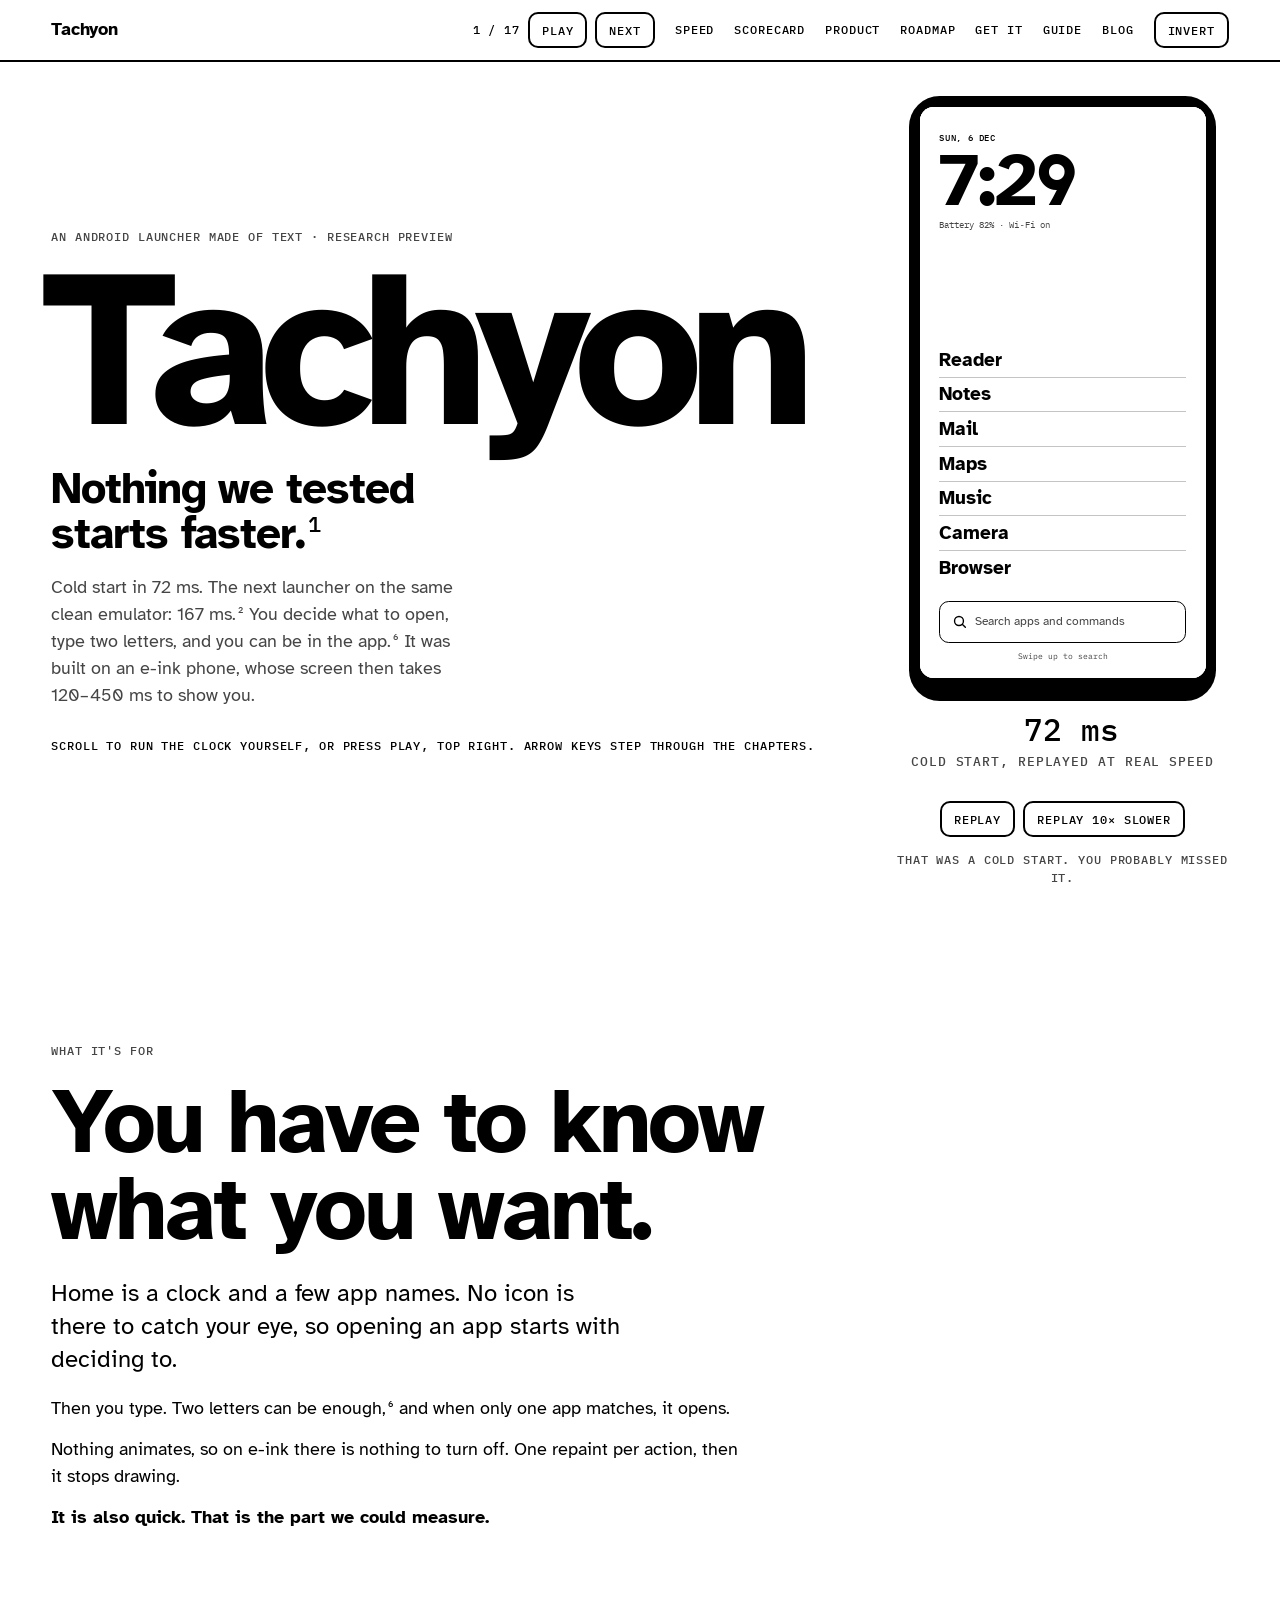
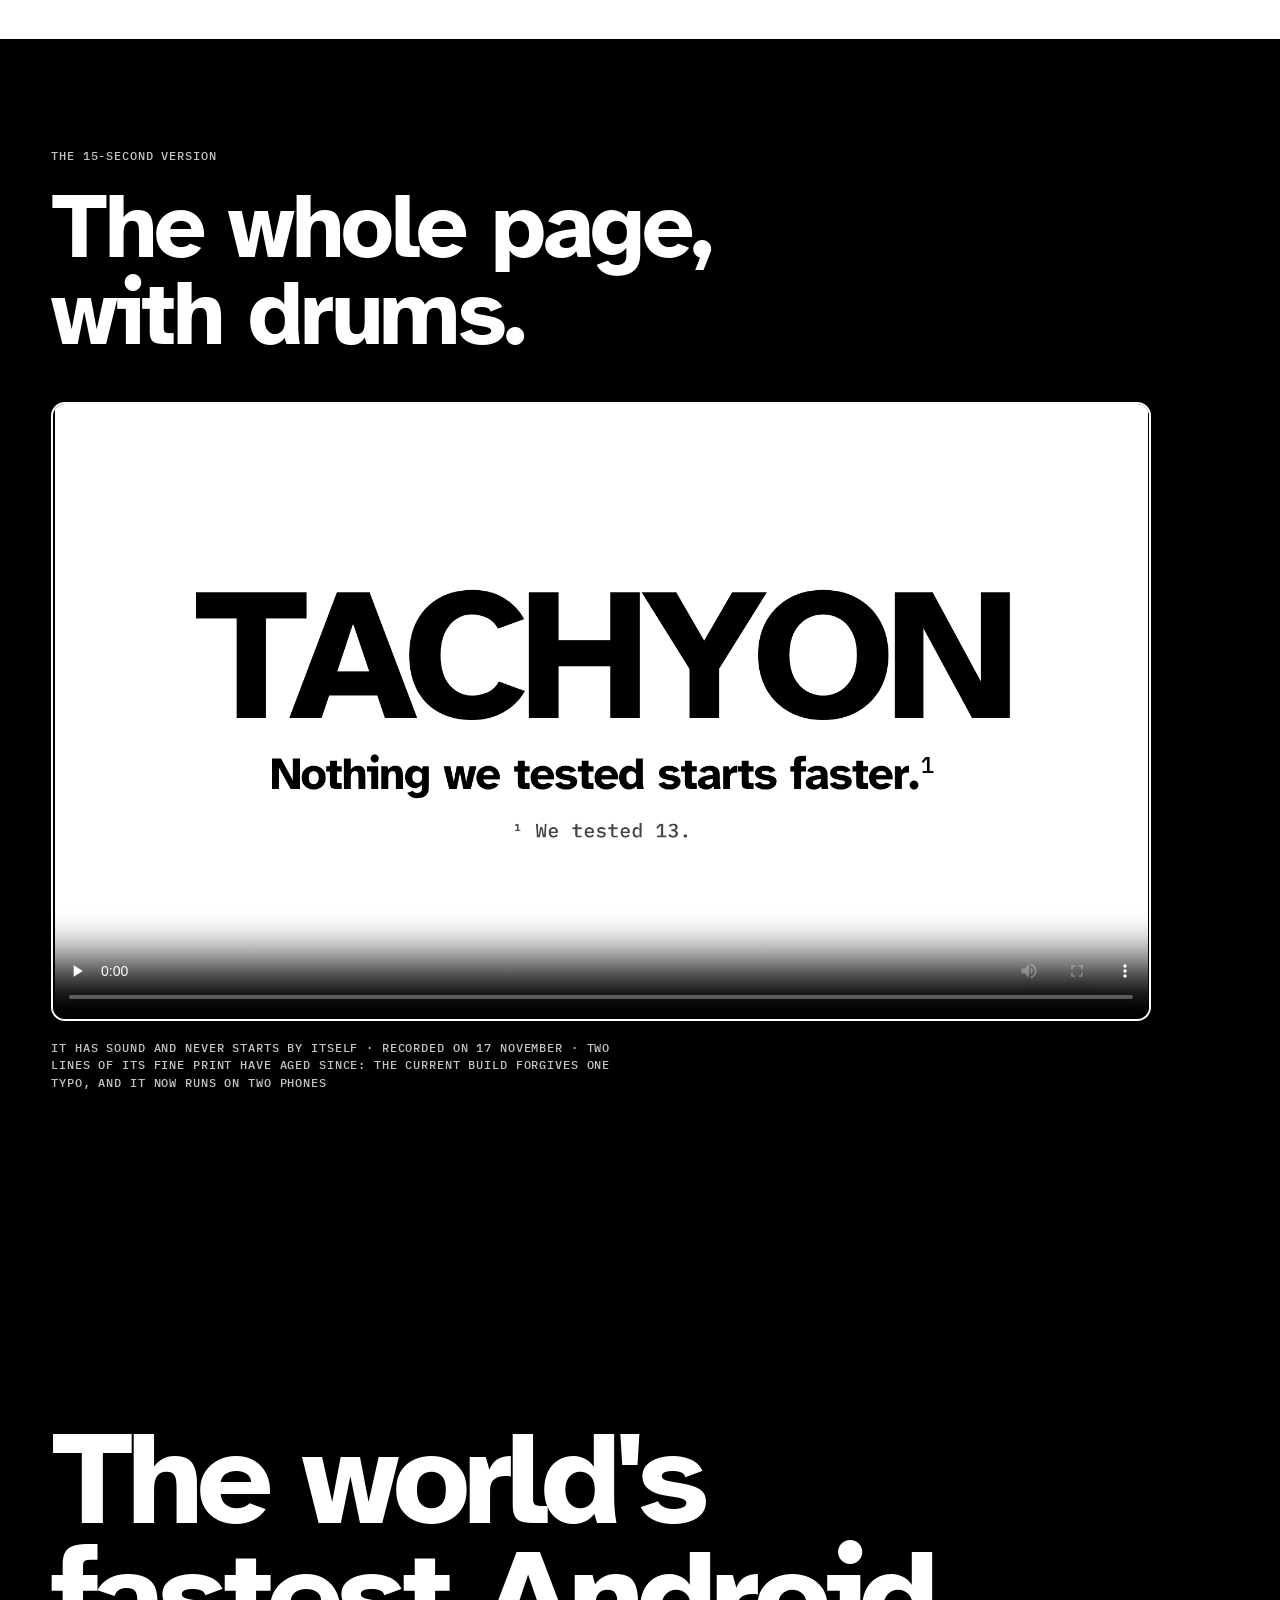
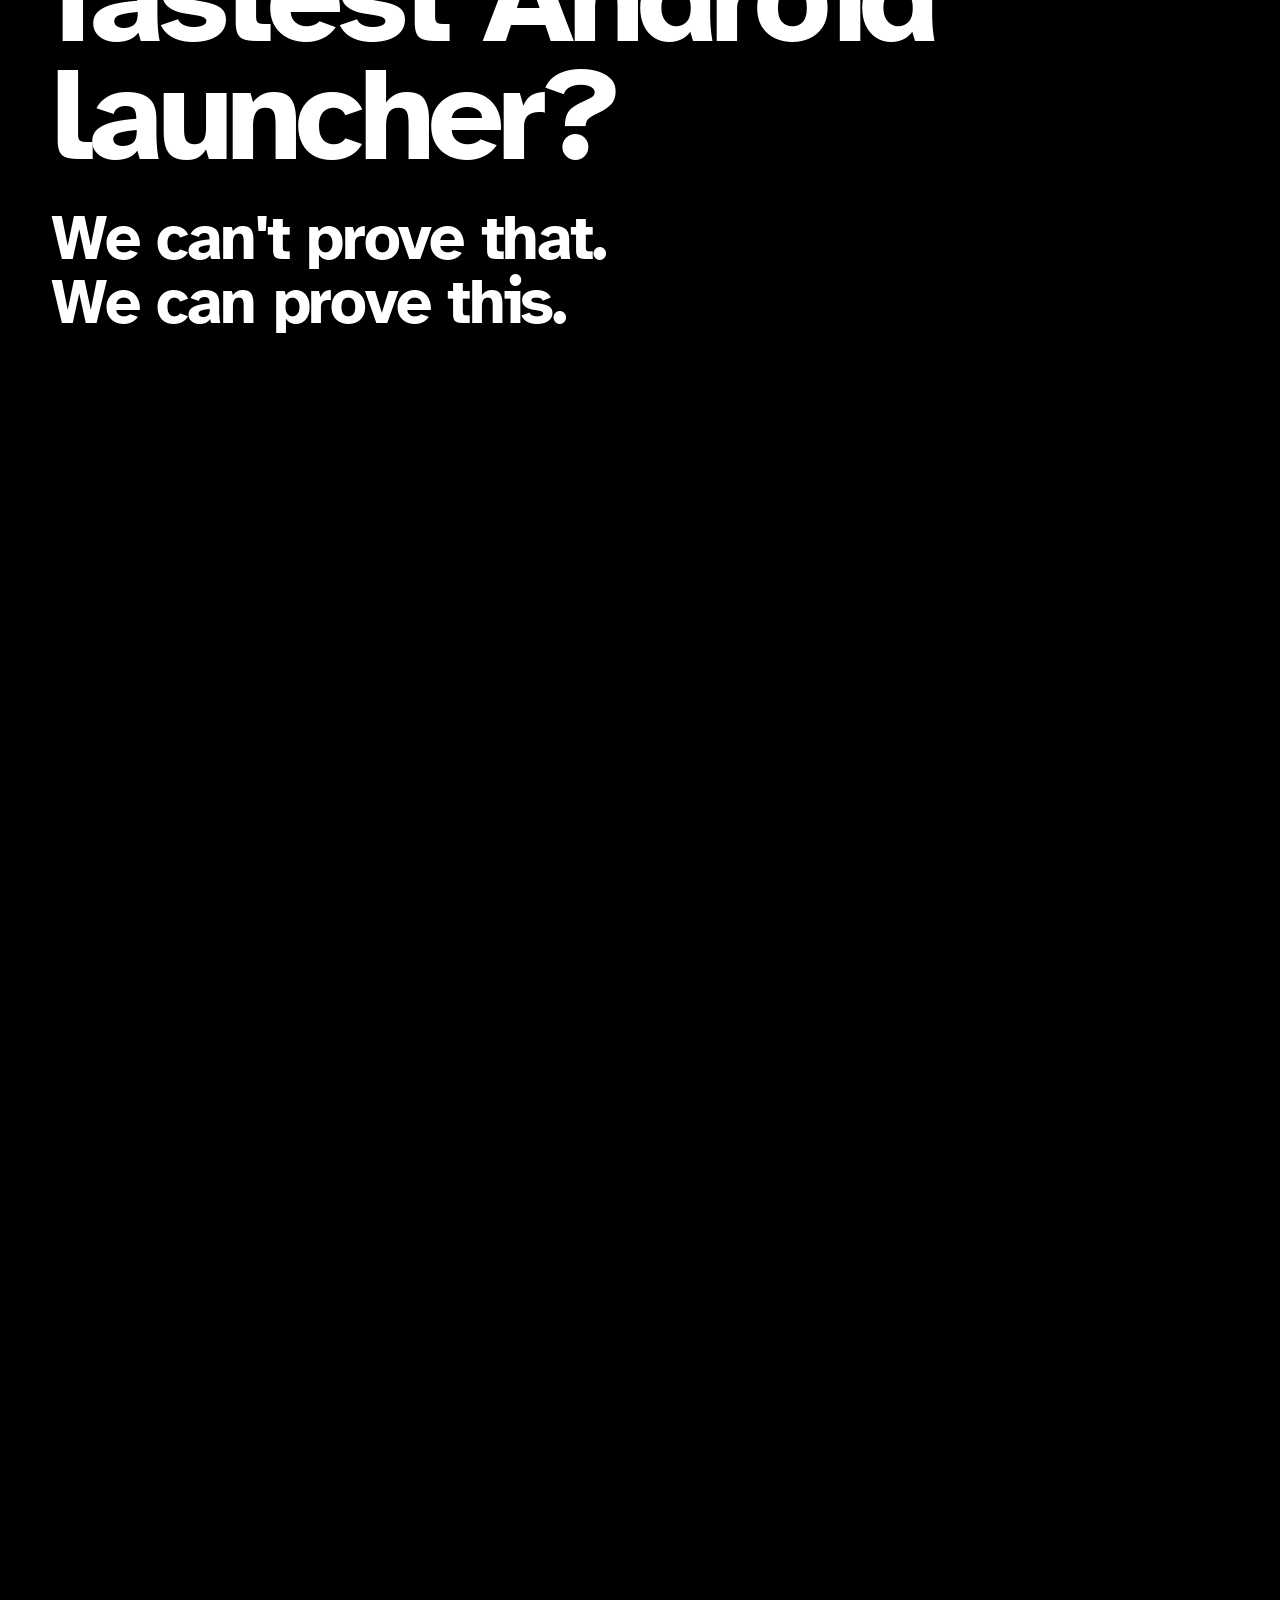
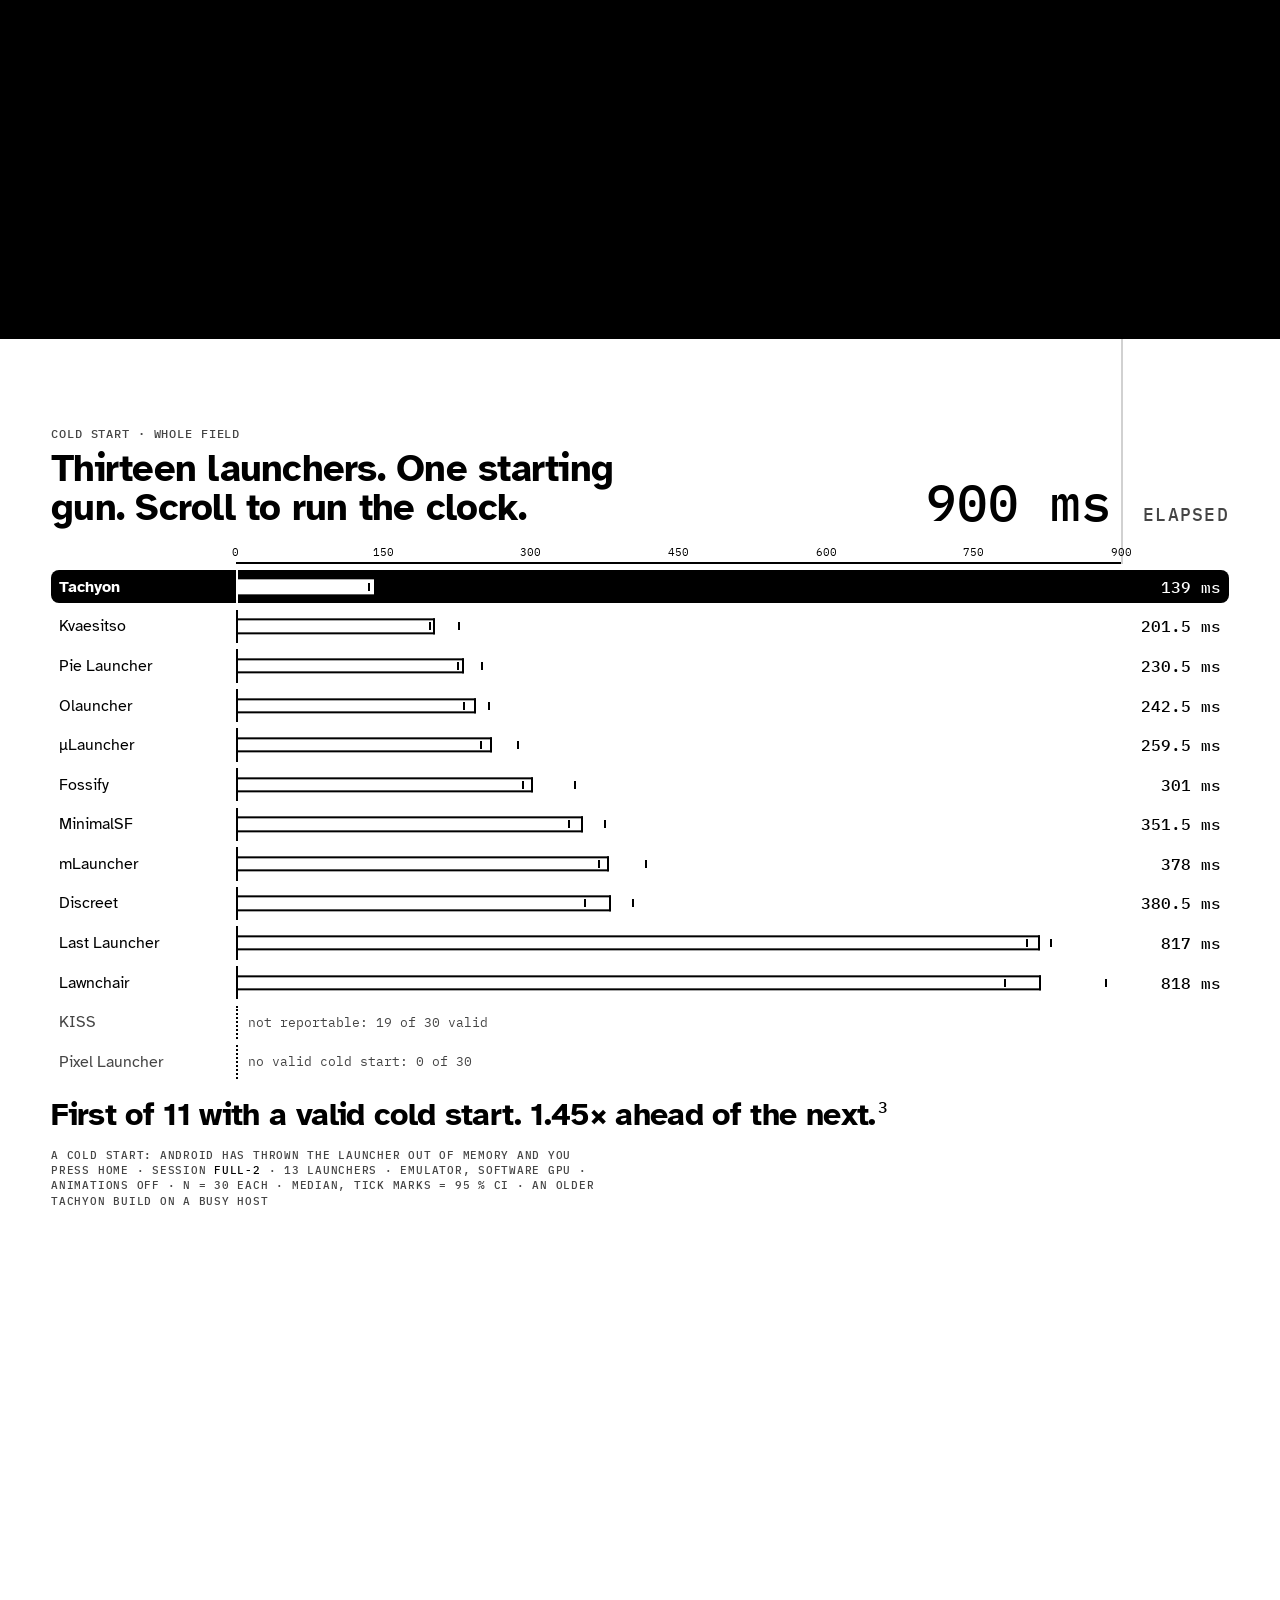
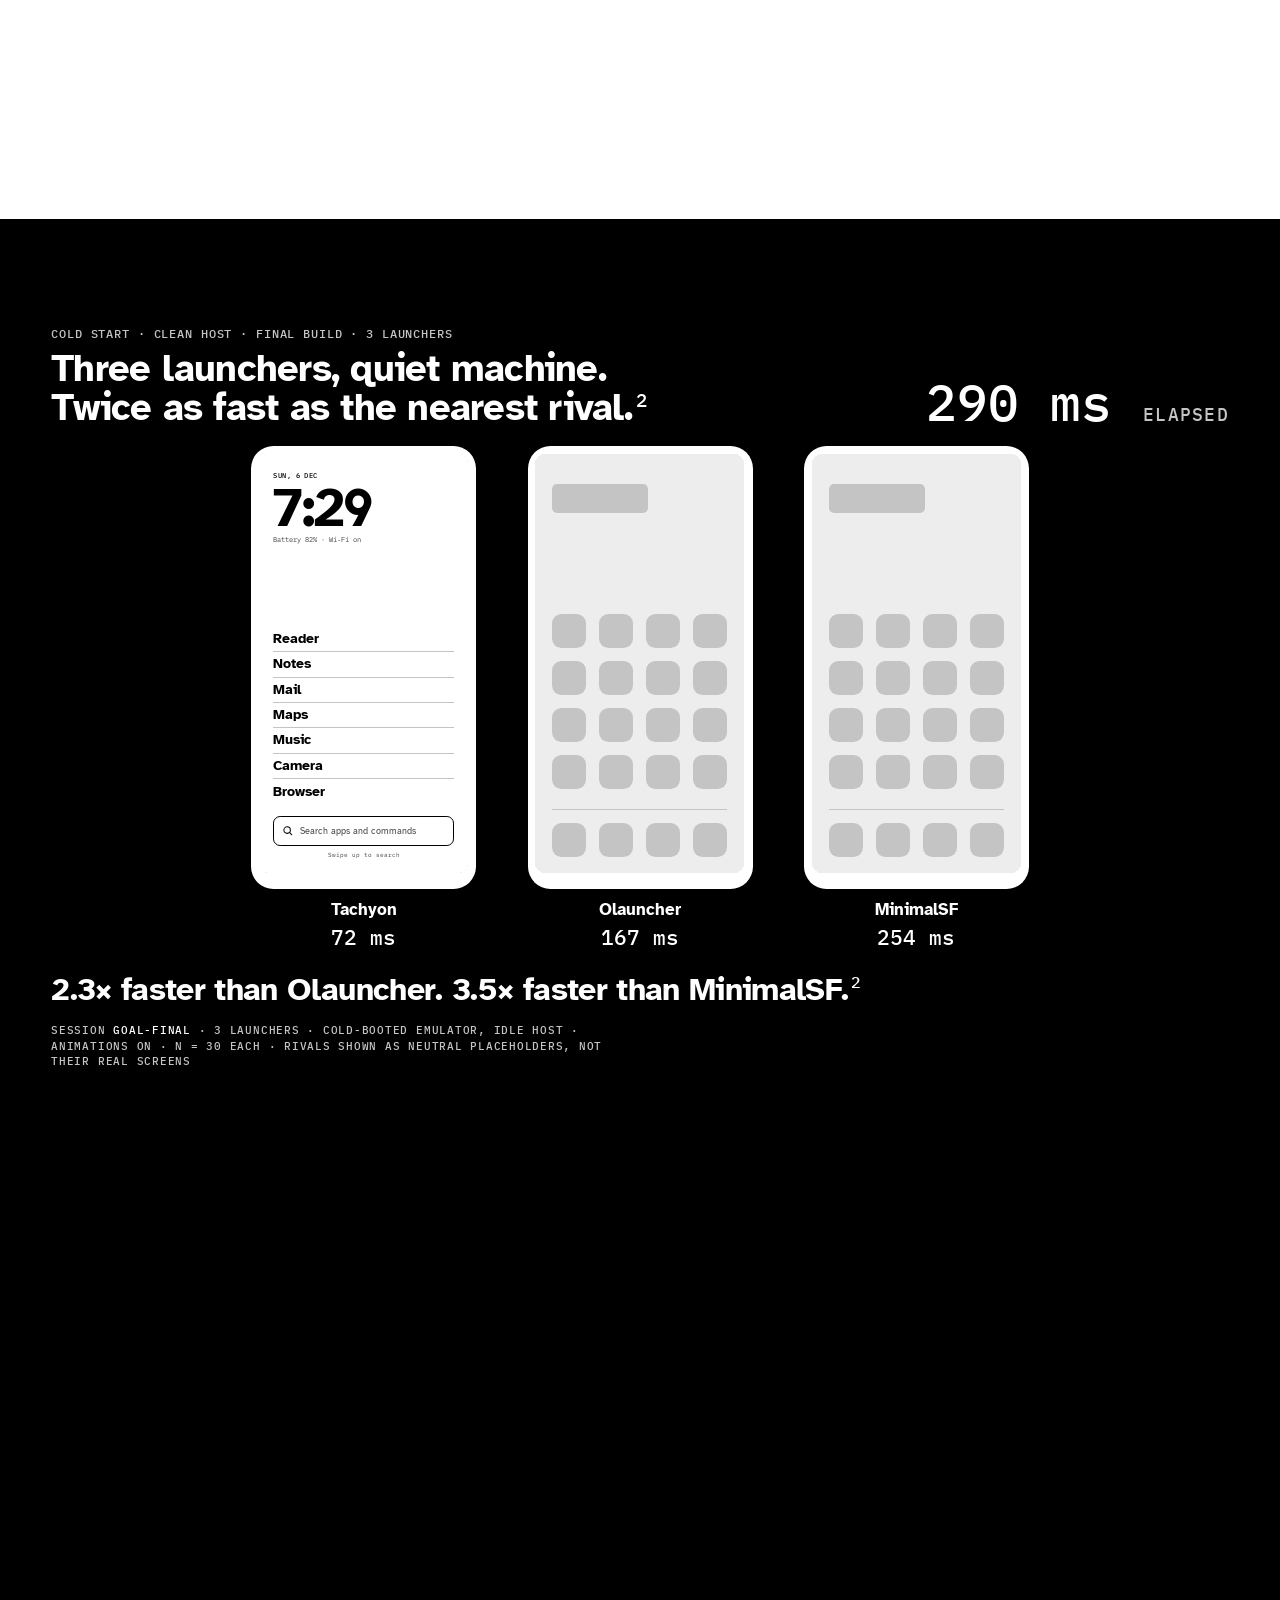
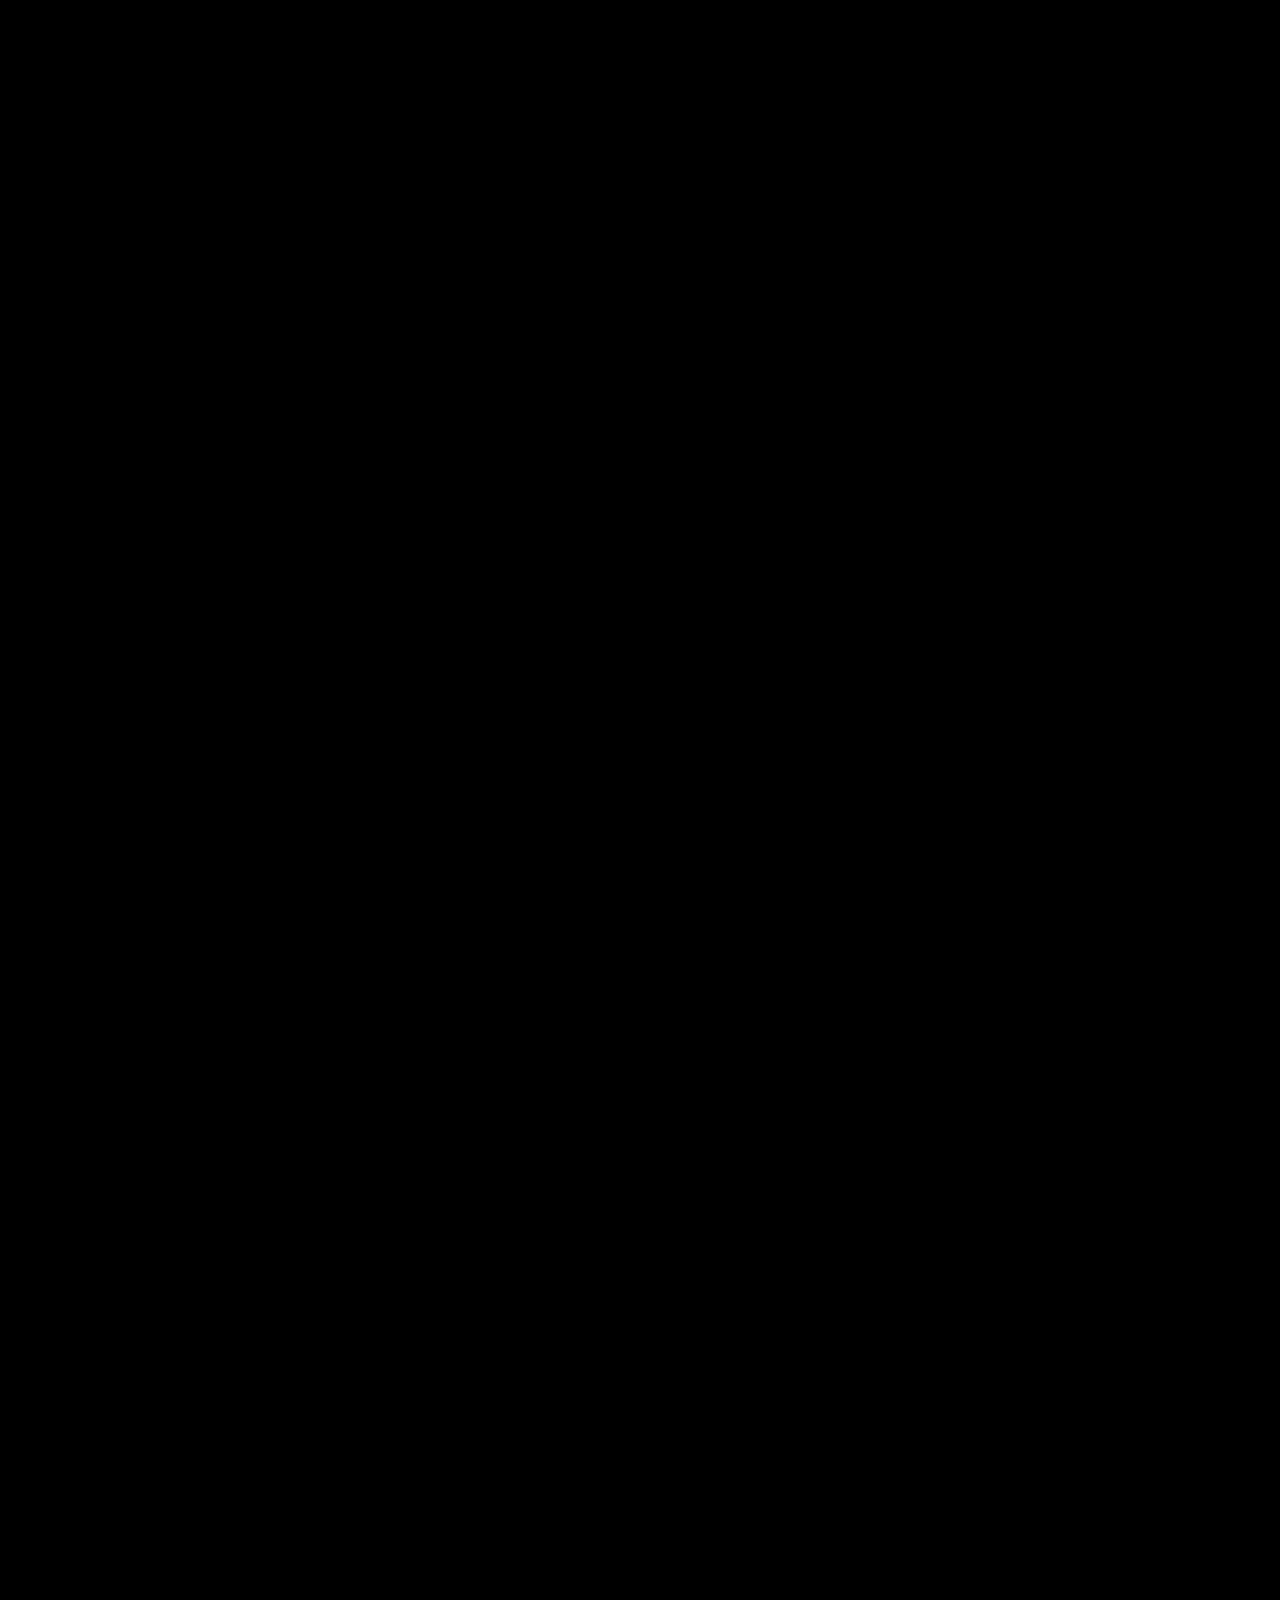
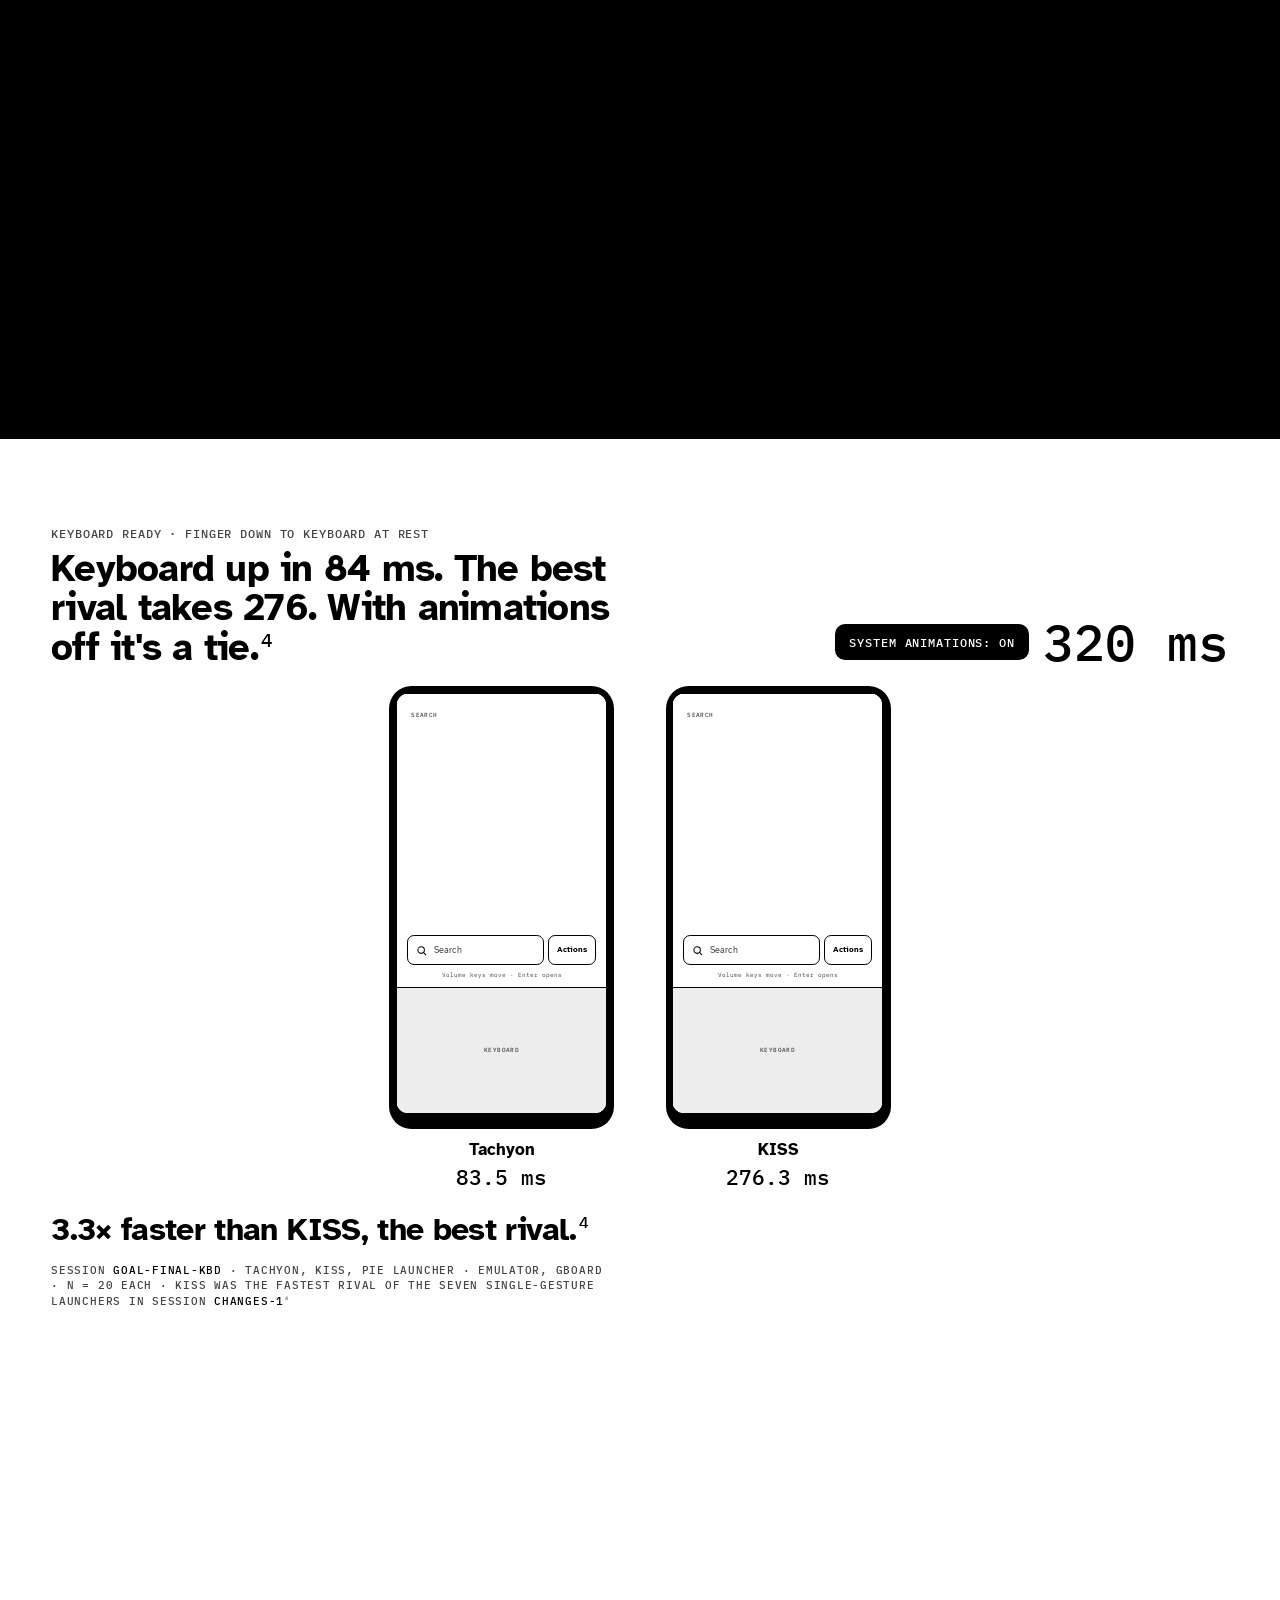
==== commit cc233bf1: "Add the user guide Co-Authored-By: Claude Fable 5.2 <noreply@anthropic.com>" ====
--- a/index.html
+++ b/index.html
@@ -24,7 +24,8 @@
   <a class="mono hide-s" href="#product">Product</a>
   <a class="mono hide-s" href="#roadmap">Roadmap</a>
   <a class="mono hide-s" href="#get">Get it</a>
-  <a class="mono" href="blog.html">Blog</a>
+  <a class="mono" href="guide.html">Guide</a>
+  <a class="mono hide-s" href="blog.html">Blog</a>
   <button class="btn sm" id="invert" type="button" aria-pressed="false">Invert</button>
 </nav>
 
@@ -325,6 +326,7 @@
     <p class="body"><b>On a Boox.</b> Switch off "Freeze new apps" in the Boox settings before installing, or Boox disables it on arrival. After that ours has stayed the home app. Notes and the reader are not separate apps on a Boox, so they do not appear in search; the stock Boox home does.</p>
     <div class="cta">
       <a class="btn solid" href="download/tachyon-research-preview.apk" download>Download the research preview · 399 KB</a>
+      <a class="btn" href="guide.html">Read the user guide</a>
       <a class="btn" href="blog.html">Read how it was built</a>
     </div>
     <p class="joke">The effort that went into this page is the joke. The numbers aren't.</p>
--- a/site.css
+++ b/site.css
@@ -304,6 +304,11 @@
 .art th,.art td{text-align:left;padding:8px 10px;border-bottom:1px solid var(--div);vertical-align:top}
 .art th{font:500 .72rem var(--mono);letter-spacing:.07em;text-transform:uppercase;color:var(--sec)}
 .art .call{border:2px solid var(--ink);border-radius:14px;padding:18px 20px;margin-top:24px}
+.art pre{font:400 .84rem/1.55 var(--mono);border:1px solid var(--div);border-radius:10px;padding:14px 16px;margin-top:16px;overflow-x:auto;white-space:pre}
+.art pre code{font:inherit}
+.art h2[id],.art h3[id]{scroll-margin-top:84px}
+.art .toc{list-style:none;padding:0;margin-top:32px;columns:2;column-gap:32px;border-top:1px solid var(--div);border-bottom:1px solid var(--div);padding:14px 0}
+.art .toc li{margin:0 0 6px;break-inside:avoid}
 .verdicts{list-style:none;padding:0}
 .verdicts li{display:grid;grid-template-columns:5.5em 1fr;gap:12px;padding:12px 0;border-top:1px solid var(--div)}
 .verdicts .st{font:500 .74rem var(--mono);letter-spacing:.07em;text-transform:uppercase;padding-top:.3em}
